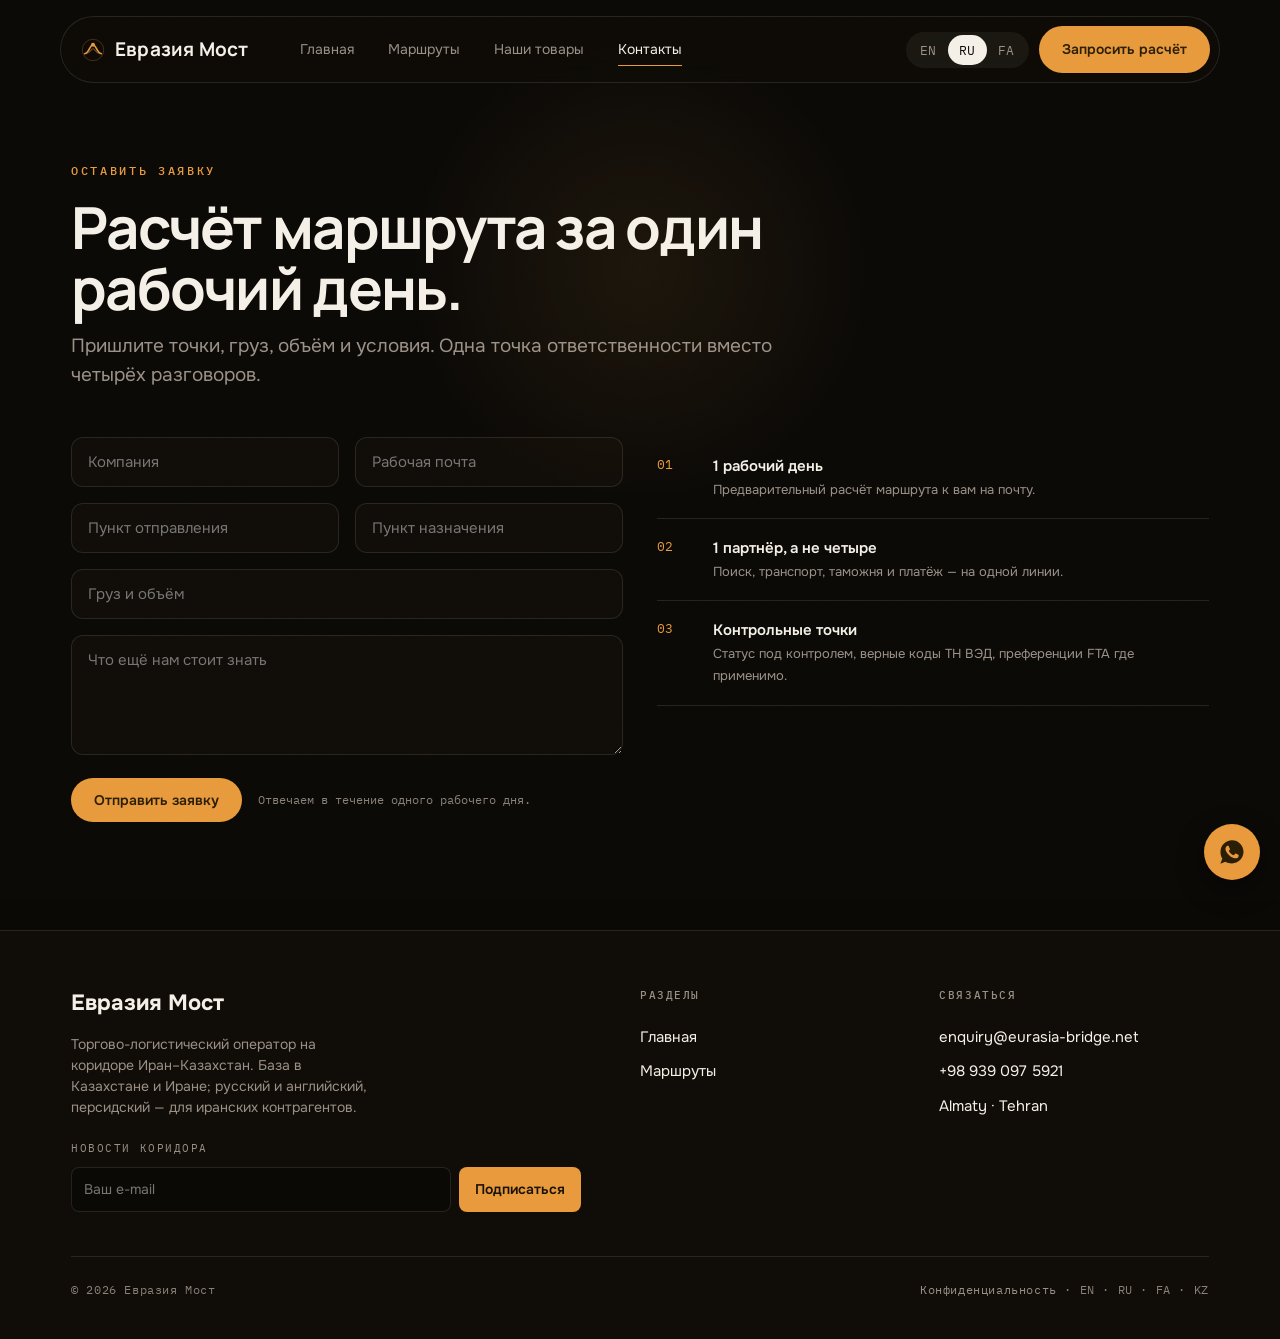
==== contact.html @ a3f91464 "Remove Aktau from footer locations line (kept on routes map as ferry port)" ====
<!doctype html>
<html lang="en" dir="ltr">
<head>
<meta charset="utf-8" />
<meta name="viewport" content="width=device-width, initial-scale=1" />
<title>Contact — Eurasia Bridge</title>
<meta name="description" content="Get an indicative route quote across the Iran–Kazakhstan corridor within one business day — sourcing, transport, customs, payment and barter under one partner.">
<meta property="og:type" content="website">
<meta property="og:title" content="Contact — Eurasia Bridge">
<meta property="og:description" content="Get an indicative route quote across the Iran–Kazakhstan corridor within one business day — sourcing, transport, customs, payment and barter under one partner.">
<meta property="og:locale" content="ru_RU">
<meta name="twitter:card" content="summary_large_image">
<meta property="og:url" content="https://eurasia-bridge.net/contact.html">
<link rel="canonical" href="https://eurasia-bridge.net/contact.html">
<meta property="og:image" content="https://eurasia-bridge.net/media/og-image.jpg">
<meta property="og:image:width" content="1200"><meta property="og:image:height" content="630">
<meta name="twitter:image" content="https://eurasia-bridge.net/media/og-image.jpg">
<link rel="icon" href="data:image/svg+xml,%3Csvg%20xmlns%3D%22http%3A%2F%2Fwww.w3.org%2F2000%2Fsvg%22%20viewBox%3D%220%200%2032%2032%22%3E%3Crect%20width%3D%2232%22%20height%3D%2232%22%20rx%3D%227%22%20fill%3D%22%230C0A08%22%2F%3E%3Cpath%20d%3D%22M5%2021%20C11%2021%2012%2010%2016%2010%20C20%2010%2021%2021%2027%2021%22%20stroke%3D%22%23E89A3C%22%20stroke-width%3D%222.4%22%20fill%3D%22none%22%20stroke-linecap%3D%22round%22%2F%3E%3Ccircle%20cx%3D%2216%22%20cy%3D%2210%22%20r%3D%222.6%22%20fill%3D%22%23E89A3C%22%2F%3E%3C%2Fsvg%3E">
<link rel="preconnect" href="https://fonts.googleapis.com">
<link rel="preconnect" href="https://fonts.gstatic.com" crossorigin>
<link href="https://fonts.googleapis.com/css2?family=Manrope:wght@500;600;700;800&family=Onest:wght@400;500;600;700;800&family=Vazirmatn:wght@400;600;800&family=IBM+Plex+Mono:wght@400;500&display=swap" rel="stylesheet">
<link rel="stylesheet" href="styles.css?v=13">
</head>
<body>
<div class="curtain"><span></span><span></span><span></span><span></span><span></span><span></span></div>
<div class="grain"></div>
<div class="cursor-glow"></div>

<nav class="nav"><div class="pill">
  <a class="brand" href="index.html" aria-label="Eurasia Bridge — home" style="text-decoration:none">
    <svg class="mark" viewBox="0 0 24 24" fill="none"><path d="M2 16 C7 16 8 8 12 8 C16 8 17 16 22 16" stroke="#E89A3C" stroke-width="2.2" stroke-linecap="round"/><circle cx="12" cy="8" r="2.2" fill="#E89A3C"/></svg>
    <span class="full" data-i18n="brand">Eurasia Bridge</span>
  </a>
  <div class="navlinks">
    <a href="index.html" data-i18n="nav_home">Home</a>
    <a href="routes.html" data-i18n="nav_routes">Routes</a>
    
    <a href="listings.html" data-i18n="nav_cargo">Cargo</a>
    <a href="contact.html" class="active" data-i18n="nav_contact">Contact</a>
  </div>
  <div class="nav-right">
    <div class="langsw" role="group" aria-label="Language">
      <button data-lang="en" class="on">EN</button><button data-lang="ru">RU</button><button data-lang="fa">FA</button>
    </div>
    <a class="btn btn-gold" href="contact.html" data-i18n="cta_quote">Get a route quote</a>
  </div>
</div></nav>

<section class="band" style="padding-top:clamp(130px,18vh,190px)"><div class="wrap">
  <div class="sec-head reveal">
    <div class="eyebrow" data-i18n="ct_eyebrow">Start an enquiry</div>
    <h2 data-i18n="ct_title">A route quote within one business day.</h2>
    <p data-i18n="ct_sub">Send the endpoints, cargo, volume, and terms. You get one point of accountability instead of four separate conversations.</p>
  </div>

  <div class="enq">
    <form class="enq-form reveal" onsubmit="return false;">
      <div class="hp" aria-hidden="true"><input type="text" id="c-website" name="website" tabindex="-1" autocomplete="off" placeholder="Leave empty"></div>
      <div><input type="text" id="c-company" placeholder="Company" data-ph="fld_company"></div>
      <div><input type="text" id="c-email" placeholder="Work email" data-ph="fld_email"></div>
      <div><input type="text" id="c-from" placeholder="Origin" data-ph="fld_from"></div>
      <div><input type="text" id="c-to" placeholder="Destination" data-ph="fld_to"></div>
      <div class="full"><input type="text" id="c-cargo" placeholder="Cargo & volume" data-ph="fld_cargo"></div>
      <div class="full"><textarea id="c-msg" placeholder="Anything else we should know" data-ph="fld_msg"></textarea></div>
      <div class="full" style="display:flex;align-items:center;gap:16px;flex-wrap:wrap">
        <button class="btn btn-gold" type="submit" data-i18n="ct_send">Send enquiry</button>
        <span class="disclaimer" data-i18n="ct_note" style="margin-top:0">We reply within one business day.</span>
      </div>
    </form>

    <div class="enq-side reveal d1">
      <div class="promise-row"><div class="n">01</div><div class="t"><b data-i18n="p1b">1 business day</b><span data-i18n="p1t">An indicative route quote back in your inbox.</span></div></div>
      <div class="promise-row"><div class="n">02</div><div class="t"><b data-i18n="p2b">1 partner, not four</b><span data-i18n="p2t">Sourcing, transport, customs and payment on one line.</span></div></div>
      <div class="promise-row"><div class="n">03</div><div class="t"><b data-i18n="p3b">Fixed checkpoints</b><span data-i18n="p3t">Status you can track, correct customs codes, FTA preference where it applies.</span></div></div>
    </div>
  </div>
</div></section>

<footer><div class="wrap">
  <div class="foot-grid">
    <div class="foot-brand"><span data-i18n="brand">Eurasia Bridge</span><p data-i18n="f_tag">A trading & logistics operator on the Iran–Kazakhstan corridor.</p><form class="foot-sub"><label data-i18n="sub_h">Corridor updates</label><div class="foot-sub-row"><input type="email" name="email" data-i18n-ph="sub_ph" placeholder="Your email" aria-label="Email" required><button type="submit" data-i18n="sub_btn">Subscribe</button></div><input type="text" class="hp" tabindex="-1" autocomplete="off" aria-hidden="true"><p class="foot-sub-note" hidden></p></form></div>
    <div class="foot-col"><h5 data-i18n="f_explore">Explore</h5><a href="index.html" data-i18n="nav_home">Home</a><a href="routes.html" data-i18n="nav_routes">Routes</a></div>
    <div class="foot-col"><h5 data-i18n="f_reach">Reach us</h5><a href="mailto:enquiry@eurasia-bridge.net">enquiry@eurasia-bridge.net</a><a href="https://wa.me/989390975921">+98 939 097 5921</a><a href="contact.html">Almaty · Tehran</a></div>
  </div>
  <div class="foot-bottom"><span data-i18n="f_rights">© 2026 Eurasia Bridge</span><span><a href="privacy.html" data-i18n="f_privacy">Privacy</a> · EN · RU · FA · KZ</span></div>
</div></footer>

<script src="app.js?v=30"></script>
<script>
  // translate placeholders
  (function(){
    function ph(){document.querySelectorAll("[data-ph]").forEach(el=>{const k=el.getAttribute("data-ph");if(T[LANG]&&T[LANG][k])el.placeholder=T[LANG][k];else if(T.en[k])el.placeholder=T.en[k];});}
    document.addEventListener("DOMContentLoaded",ph);
    document.addEventListener("click",e=>{if(e.target.closest(".langsw button"))setTimeout(ph,0);});
  })();
</script>
</body>
</html>
---- styles.css ----
/* ============ Eurasia Bridge — design system ============ */
:root{
  --black:#0B0906;
  --black-2:#100C07;
  --panel:#15100A;
  --panel-2:#1B140C;
  --gold:#E89A3C;
  --gold-2:#F4B061;
  --gold-deep:#B26A22;
  --paper:#F5F0E7;
  --grey:#9A9086;
  --grey-2:#8A8177;
  --hair:rgba(245,240,231,.11);
  --hair-2:rgba(245,240,231,.06);
  --glow:rgba(232,154,60,.16);
  --sans:'Onest',system-ui,sans-serif;
  --display:'Manrope',system-ui,sans-serif;
  --fa:'Vazirmatn',system-ui,sans-serif;
  --mono:'IBM Plex Mono',ui-monospace,monospace;
  --ease:cubic-bezier(.22,.61,.36,1);
  --ease-out:cubic-bezier(.16,1,.3,1);
  --maxw:1240px;
}
*{box-sizing:border-box}
html{scroll-behavior:smooth}
body{
  margin:0;background:var(--black);color:var(--paper);font-family:var(--sans);
  line-height:1.5;-webkit-font-smoothing:antialiased;overflow-x:hidden;
}
body.lang-fa{font-family:var(--fa)}
img,svg,canvas{display:block;max-width:100%}
a{color:inherit;text-decoration:none}
h1,h2,h3,h4{margin:0;font-family:var(--display);font-weight:700;letter-spacing:-.02em;line-height:1.04}
.hero-copy h1,.sec-head h2,.cta-band h2,.route-detail h3{font-family:var(--display)}
body.lang-fa h1,body.lang-fa h2,body.lang-fa h3,body.lang-fa h4{font-family:var(--fa);letter-spacing:0}
.brand .full{font-family:var(--display);font-weight:700;font-size:19px;letter-spacing:.01em}
body.lang-fa .brand .full{font-family:var(--fa)}
::selection{background:var(--gold);color:#241a06}

.wrap{max-width:var(--maxw);margin:0 auto;padding:0 clamp(20px,4vw,56px)}
.eyebrow{font-family:var(--mono);font-size:12px;letter-spacing:.22em;text-transform:uppercase;color:var(--gold);font-weight:500}
.muted{color:var(--grey)}
.gold{color:var(--gold)}

/* atmosphere */
.grain{position:fixed;inset:0;pointer-events:none;z-index:60;opacity:.045;mix-blend-mode:overlay;
  background-image:url("data:image/svg+xml,%3Csvg xmlns='http://www.w3.org/2000/svg' width='120' height='120'%3E%3Cfilter id='n'%3E%3CfeTurbulence type='fractalNoise' baseFrequency='.9' numOctaves='2'/%3E%3C/filter%3E%3Crect width='100%25' height='100%25' filter='url(%23n)'/%3E%3C/svg%3E")}
.cursor-glow{position:fixed;width:520px;height:520px;border-radius:50%;pointer-events:none;z-index:1;
  background:radial-gradient(circle, var(--glow), transparent 62%);transform:translate(-50%,-50%);
  left:50%;top:30%;transition:opacity .6s;opacity:.5;mix-blend-mode:screen}

/* ============ page transition curtain ============ */
.curtain{position:fixed;inset:0;z-index:80;display:grid;grid-template-columns:repeat(6,1fr);pointer-events:none}
.curtain span{background:var(--black);transform:scaleY(0);transform-origin:top}
.curtain.cover span{transform:scaleY(1);transform-origin:top;transition:transform .5s var(--ease-out)}
.curtain.reveal span{transform:scaleY(1);transform-origin:bottom;animation:curtainUp .7s var(--ease-out) forwards}
.curtain.cover span:nth-child(2),.curtain.reveal span:nth-child(2){transition-delay:.05s;animation-delay:.05s}
.curtain.cover span:nth-child(3),.curtain.reveal span:nth-child(3){transition-delay:.1s;animation-delay:.1s}
.curtain.cover span:nth-child(4),.curtain.reveal span:nth-child(4){transition-delay:.15s;animation-delay:.15s}
.curtain.cover span:nth-child(5),.curtain.reveal span:nth-child(5){transition-delay:.2s;animation-delay:.2s}
.curtain.cover span:nth-child(6),.curtain.reveal span:nth-child(6){transition-delay:.25s;animation-delay:.25s}
@keyframes curtainUp{from{transform:scaleY(1)}to{transform:scaleY(0)}}

/* ============ nav ============ */
.nav{position:fixed;top:16px;left:0;right:0;z-index:40;display:flex;justify-content:center;pointer-events:none}
.pill{pointer-events:auto;display:flex;align-items:center;gap:24px;
  background:rgba(16,12,7,.6);backdrop-filter:blur(16px) saturate(1.2);-webkit-backdrop-filter:blur(16px) saturate(1.2);
  border:1px solid var(--hair);border-radius:100px;padding:9px 9px 9px 20px;width:min(1160px,calc(100% - 28px));
  transition:transform .5s var(--ease),box-shadow .5s}
.nav.hidden .pill{transform:translateY(-140%)}
.brand{display:flex;align-items:center;gap:10px;font-weight:700;letter-spacing:-.02em;font-size:16px;white-space:nowrap}
.mark{width:24px;height:24px;flex:none}
.navlinks{display:flex;gap:6px;margin-inline-start:14px;font-size:14px}
.navlinks a{color:var(--grey);padding:8px 14px;border-radius:100px;transition:.25s;position:relative}
.navlinks a:hover{color:var(--paper)}
.navlinks a.active{color:var(--paper)}
.navlinks a.active::after{content:"";position:absolute;left:14px;right:14px;bottom:2px;height:1px;background:var(--gold)}
.nav-right{margin-inline-start:auto;display:flex;align-items:center;gap:10px}
.langsw{display:flex;background:rgba(245,240,231,.05);border-radius:100px;padding:3px;font-family:var(--mono);font-size:12px}
.langsw button{border:0;background:transparent;color:var(--grey);padding:6px 11px;border-radius:100px;cursor:pointer;font-family:var(--mono);letter-spacing:.04em;transition:.2s}
.langsw button.on{background:var(--paper);color:var(--black)}
.btn{border-radius:100px;padding:12px 22px;font-size:14px;font-weight:600;cursor:pointer;border:1px solid transparent;transition:.25s;white-space:nowrap;font-family:inherit;display:inline-flex;align-items:center;gap:8px}
.btn-gold{background:var(--gold);color:#2a1e05}
.btn-gold:hover{background:var(--gold-2);transform:translateY(-1px)}
.btn-ghost{background:transparent;border-color:var(--hair);color:var(--paper)}
.btn-ghost:hover{border-color:var(--paper);transform:translateY(-1px)}
.navtoggle{display:none;background:none;border:0;color:var(--paper);cursor:pointer;padding:8px}
@media(max-width:940px){
  .navlinks{display:none} .brand .full{display:none}
}

/* ============ generic section ============ */
.band{padding:clamp(76px,12vh,150px) 0;position:relative}
.sec-head{max-width:70ch}
.sec-head h2{font-size:clamp(30px,4.6vw,58px);margin:.3em 0 0;letter-spacing:-.03em}
.sec-head p{color:var(--grey);font-size:clamp(15px,1.6vw,19px);margin:.75em 0 0;max-width:58ch}
.reveal{opacity:0;transform:translateY(28px);transition:opacity .9s var(--ease-out),transform .9s var(--ease-out)}
.reveal.in{opacity:1;transform:none}
.reveal.d1{transition-delay:.08s}.reveal.d2{transition-delay:.16s}.reveal.d3{transition-delay:.24s}

/* ============ hero ============ */
.hero{position:relative;min-height:100vh;min-height:100svh;display:flex;align-items:center;overflow:hidden}
.hero-bg{position:absolute;inset:0;z-index:0;
  background:radial-gradient(120% 90% at 76% 12%, rgba(232,154,60,.14), transparent 55%),
            radial-gradient(120% 90% at 10% 120%, rgba(185,138,52,.22), transparent 55%),
            linear-gradient(180deg,#0B0906,#120d08 55%,#0B0906)}
.hero-grid{display:grid;grid-template-columns:1.05fr .95fr;align-items:center;gap:30px;width:100%;position:relative;z-index:2;padding-top:120px;padding-bottom:60px}
.hero-copy h1{font-size:clamp(40px,6.4vw,86px);max-width:15ch;letter-spacing:-.035em}
.hero-copy .line{display:block;overflow:hidden}
.hero-copy .line>span{display:block;transform:translateY(115%);opacity:0}
.hero-ready .hero-copy .line>span{animation:rise 1s var(--ease-out) forwards}
.hero-ready .hero-copy .line:nth-child(2)>span{animation-delay:.1s}
.hero-ready .hero-copy .line:nth-child(3)>span{animation-delay:.2s}
@keyframes rise{to{transform:translateY(0);opacity:1}}
.hero-copy .eyebrow{margin-bottom:22px;opacity:0}
.hero-copy .sub{margin-top:26px;max-width:46ch;font-size:clamp(15px,1.5vw,18px);color:#e6dfd2;opacity:0}
.hero-copy .cta-row{margin-top:32px;display:flex;gap:14px;flex-wrap:wrap;opacity:0}
.hero-ready .hero-copy .eyebrow{animation:fade 1s var(--ease-out) .35s forwards}
.hero-ready .hero-copy .sub{animation:fade 1s var(--ease-out) .6s forwards}
.hero-ready .hero-copy .cta-row{animation:fade 1s var(--ease-out) .78s forwards}
@keyframes fade{to{opacity:1}}
.hero-globe{position:relative;aspect-ratio:1;width:100%;max-width:640px;margin-inline:auto}
.globe-stage{position:relative;width:100%;height:100%}
.globe-stage::before{content:"";position:absolute;inset:6%;border-radius:50%;
  background:radial-gradient(circle at 60% 35%, rgba(232,154,60,.20), transparent 60%);filter:blur(24px)}
.globe-stage canvas{position:relative;width:100%;height:100%}
.hero-stats{position:absolute;bottom:36px;inset-inline-start:0;display:flex;gap:34px;z-index:2;opacity:0}
.hero-ready .hero-stats{animation:fade 1s var(--ease-out) 1s forwards}
.hero-stats .st .n{font-size:26px;font-weight:700;color:var(--gold)}
.hero-stats .st .l{font-family:var(--mono);font-size:11px;letter-spacing:.1em;text-transform:uppercase;color:var(--grey)}
.scrollcue{position:absolute;bottom:26px;inset-inline-end:clamp(20px,4vw,56px);z-index:2;font-family:var(--mono);
  font-size:11px;letter-spacing:.2em;color:var(--grey);text-transform:uppercase;display:flex;align-items:center;gap:10px;opacity:0}
.hero-ready .scrollcue{animation:fade 1s 1.1s forwards}
.scrollcue .l{width:40px;height:1px;background:var(--grey-2);position:relative;overflow:hidden}
.scrollcue .l::after{content:"";position:absolute;inset:0;background:var(--gold);transform:translateX(-100%);animation:sweep 2.4s var(--ease) infinite}
@keyframes sweep{to{transform:translateX(100%)}}
@media(max-width:900px){
  .hero-grid{grid-template-columns:1fr;padding-top:130px;gap:12px}
  .hero-globe{max-width:420px;order:-1}
  .hero-stats{position:static;margin-top:34px;opacity:1;animation:none}
}

/* ============ scroll-reveal globe hero ============ */
.hero-scroll{position:relative;height:210vh}
.hero-sticky{position:sticky;top:0;height:100vh;height:100svh;overflow:hidden;background:radial-gradient(120% 100% at 50% 38%,#12100b,#0B0906)}
.hero-sticky .hero-globe{position:absolute;inset:0;max-width:none;width:100%;margin:0;aspect-ratio:auto}
.hero-sticky .globe-stage{position:absolute;inset:0;width:100%;height:100%}
.hero-sticky .globe-stage::before{display:none}
.hero-scrim{position:absolute;inset:0;z-index:1;pointer-events:none;
  background:radial-gradient(120% 80% at 50% 42%,transparent 32%,rgba(11,9,6,.5) 80%),
            linear-gradient(180deg,rgba(11,9,6,.4),transparent 22%,transparent 50%,rgba(11,9,6,.96))}
.hero-overlay{position:absolute;inset:0;z-index:2;display:flex;align-items:flex-end;padding:0 0 12vh;will-change:opacity,transform}
.js .hero-overlay{opacity:0}
.hero-overlay h1{font-family:var(--display);font-weight:700;font-size:clamp(40px,7vw,92px);letter-spacing:-.03em;line-height:1.02;max-width:15ch}
.hero-overlay h1 .gold,.hero-overlay h1 .i{font-style:italic;font-weight:600;color:var(--gold)}
.hero-overlay .sub{margin-top:24px;max-width:46ch;font-size:clamp(15px,1.6vw,19px);color:#e8e1d5}
.hero-overlay .cta-row{margin-top:30px;display:flex;gap:14px;flex-wrap:wrap}
.hero-overlay .eyebrow{margin-bottom:20px}
.hero-scroll .scrollcue{position:absolute;bottom:24px;left:50%;transform:translateX(-50%);z-index:3;
  display:flex;flex-direction:column;align-items:center;gap:10px;font-family:var(--mono);font-size:11px;letter-spacing:.24em;text-transform:uppercase;color:var(--grey)}
.hero-scroll .scrollcue .l{width:1px;height:46px;background:linear-gradient(var(--grey-2),transparent);position:relative;overflow:hidden}
.hero-scroll .scrollcue .l::after{content:"";position:absolute;inset:0;background:var(--gold);transform:translateY(-100%);animation:scrolldot 1.9s var(--ease) infinite}
@keyframes scrolldot{to{transform:translateY(120%)}}
@media(max-width:760px){ .hero-scroll{height:190vh} .hero-overlay{padding-bottom:16vh} }

/* ============ marquee ============ */
.strip{border-top:1px solid var(--hair);border-bottom:1px solid var(--hair);padding:20px 0;overflow:hidden;background:var(--black-2)}
.strip .row{display:flex;gap:52px;white-space:nowrap;font-family:var(--mono);font-size:13px;color:var(--grey-2);letter-spacing:.08em;width:max-content;animation:marq 34s linear infinite}
.strip .row span{color:var(--paper)}
@keyframes marq{to{transform:translateX(-50%)}}

/* ============ cards / directions ============ */
.grid-2{display:grid;grid-template-columns:1fr 1fr;gap:20px}
.grid-3{display:grid;grid-template-columns:repeat(3,1fr);gap:20px}
.card{border:1px solid var(--hair);border-radius:22px;padding:32px;background:linear-gradient(180deg,rgba(245,240,231,.035),transparent);position:relative;overflow:hidden;transition:border-color .3s,transform .3s}
.card::before{content:"";position:absolute;top:0;left:0;right:0;height:1px;background:linear-gradient(90deg,transparent,var(--gold),transparent);opacity:.35}
.card:hover{border-color:rgba(232,154,60,.4);transform:translateY(-3px)}
.card .arrow{font-family:var(--mono);font-size:13px;letter-spacing:.12em;color:var(--gold)}
.card h3{font-size:24px;margin:14px 0 10px}
.card p{color:var(--grey);font-size:15px;margin:0 0 20px}
.chips{display:flex;flex-wrap:wrap;gap:8px}
.chips span{font-family:var(--mono);font-size:12px;color:var(--paper);border:1px solid var(--hair);border-radius:100px;padding:6px 12px}
.barter{margin-top:18px;font-size:13px;color:var(--gold);font-family:var(--mono)}
@media(max-width:820px){.grid-2,.grid-3{grid-template-columns:1fr}}

/* ============ routes explorer ============ */
.explorer{display:grid;grid-template-columns:1fr 1fr;gap:34px;align-items:center;margin-top:48px}
.explorer .globe-stage{aspect-ratio:1;max-width:560px;margin-inline:auto;width:100%}
.route-tabs{display:flex;gap:8px;flex-wrap:wrap;margin-bottom:24px}
.route-tabs button{font-family:var(--mono);font-size:12.5px;letter-spacing:.03em;color:var(--grey);background:rgba(245,240,231,.05);border:1px solid var(--hair);border-radius:100px;padding:10px 16px;cursor:pointer;transition:.25s}
.route-tabs button.on{color:#2a1e05;background:var(--gold);border-color:var(--gold)}
.route-detail .rmode{font-family:var(--mono);font-size:12px;color:var(--gold);letter-spacing:.1em;text-transform:uppercase}
.route-detail h3{font-size:clamp(24px,3vw,34px);margin:8px 0 0}
.route-detail .rdesc{color:var(--grey);font-size:16px;margin:16px 0 26px;max-width:46ch}
.rmeta{display:grid;grid-template-columns:1fr 1fr;gap:1px;background:var(--hair);border:1px solid var(--hair);border-radius:16px;overflow:hidden}
.rmeta div{background:var(--black-2);padding:18px 20px}
.rmeta .k{font-family:var(--mono);font-size:11px;color:var(--grey);letter-spacing:.1em;text-transform:uppercase}
.rmeta .v{font-size:19px;margin-top:8px;font-weight:600}
.rmeta .v.g{color:var(--gold)}
@media(max-width:880px){.explorer{grid-template-columns:1fr}.explorer .globe-stage,.explorer .routemap-stage{order:-1;max-width:420px}}
/* static routes map (replaces the explorer globe) */
.routemap-stage{max-width:560px;margin-inline:auto;width:100%}
.routemap{width:100%;height:auto;display:block}
.routemap .coast{fill:none;stroke:rgba(154,176,184,.26);stroke-width:1;stroke-linejoin:round;stroke-linecap:round}
.routemap .region{fill:rgba(143,178,190,.20);font-family:var(--mono);font-size:11px;font-weight:600;letter-spacing:.12em}
.routemap .pin{fill:#F5F0E7}
.routemap .pin-core{fill:#0C0A08}
.routemap .lbl{fill:rgba(245,240,231,.9);font-family:var(--mono);font-size:11px;font-weight:600;letter-spacing:.05em}
.routemap .route{fill:none;stroke-linecap:round;stroke-linejoin:round;opacity:.22;transition:opacity .35s}
.routemap .route-rail{stroke:#E89A3C;stroke-width:3}
.routemap .route-ferry{stroke:#8FD3C8;stroke-width:2.4;stroke-dasharray:2 7}
.routemap .route-road{stroke:#F5F0E7;stroke-width:2.4;stroke-dasharray:2 7}
.routemap[data-active="rail"] .route-rail{opacity:1;filter:drop-shadow(0 0 5px rgba(232,154,60,.5))}
.routemap[data-active="ferry"] .route-ferry{opacity:1;filter:drop-shadow(0 0 5px rgba(143,211,200,.5))}
.routemap[data-active="road"] .route-road{opacity:1;filter:drop-shadow(0 0 5px rgba(245,240,231,.4))}
.rm-legend .route{opacity:.5}
.routemap .leg-lbl{font-family:var(--mono);font-size:11px;letter-spacing:.08em;fill:var(--grey)}
.routemap[data-active="rail"] .leg-rail,.routemap[data-active="ferry"] .leg-ferry,.routemap[data-active="road"] .leg-road{fill:var(--paper)}

/* ============ services ============ */
.svc{border-top:1px solid var(--hair)}
.svc-row{display:grid;grid-template-columns:88px 1fr auto;gap:24px;align-items:baseline;padding:28px 6px;border-bottom:1px solid var(--hair);transition:padding-inline .35s var(--ease),background .35s}
.svc-row:hover{background:linear-gradient(90deg,rgba(232,154,60,.06),transparent);padding-inline-start:16px}
.svc-row .no{font-family:var(--mono);color:var(--gold);font-size:15px}
.svc-row .nm{font-size:clamp(20px,2.5vw,31px);font-weight:600;letter-spacing:-.02em}
.svc-row .ds{color:var(--grey);font-size:14px;max-width:38ch;text-align:end}
@media(max-width:720px){.svc-row{grid-template-columns:52px 1fr}.svc-row .ds{display:none}}

/* ============ calculator ============ */
.calc{display:grid;grid-template-columns:1fr 1fr;gap:28px;margin-top:48px;align-items:start}
.calc-form{border:1px solid var(--hair);border-radius:24px;padding:32px;background:linear-gradient(180deg,rgba(245,240,231,.03),transparent)}
.field{margin-bottom:22px}
.field>label{display:block;font-family:var(--mono);font-size:11px;letter-spacing:.12em;text-transform:uppercase;color:var(--grey);margin-bottom:10px}
.seg{display:flex;gap:8px;flex-wrap:wrap}
.seg button{flex:1;min-width:120px;font-family:inherit;font-size:14px;color:var(--paper);background:rgba(245,240,231,.04);border:1px solid var(--hair);border-radius:12px;padding:13px;cursor:pointer;transition:.2s}
.seg button.on{border-color:var(--gold);background:rgba(232,154,60,.12);color:var(--gold-2)}
select,.calc input[type=text]{width:100%;font-family:inherit;font-size:15px;color:var(--paper);background:var(--black-2);border:1px solid var(--hair);border-radius:12px;padding:14px 16px;appearance:none}
select:focus{outline:none;border-color:var(--gold)}
.rangewrap{display:flex;align-items:center;gap:16px}
input[type=range]{flex:1;accent-color:var(--gold);height:4px}
.rangeval{font-family:var(--mono);font-size:16px;color:var(--gold);min-width:96px;text-align:end}
.calc-out{border:1px solid var(--hair);border-radius:24px;padding:34px;background:radial-gradient(120% 120% at 20% 0%,rgba(232,154,60,.12),transparent 55%),var(--panel);position:relative;overflow:hidden}
.calc-out .rec-label{font-family:var(--mono);font-size:11px;letter-spacing:.14em;text-transform:uppercase;color:var(--grey)}
.calc-out .rec-route{font-size:clamp(26px,3.4vw,38px);font-weight:700;margin:8px 0 4px;letter-spacing:-.02em}
.calc-out .rec-mode{font-family:var(--mono);font-size:12px;color:var(--gold);letter-spacing:.08em}
.bignum{font-size:clamp(50px,8vw,84px);font-weight:800;letter-spacing:-.04em;line-height:1;margin:26px 0 4px;color:var(--paper)}
.bignum small{font-size:20px;color:var(--grey);font-weight:500;letter-spacing:0}
.out-meta{display:flex;flex-direction:column;gap:14px;margin-top:26px;border-top:1px solid var(--hair);padding-top:22px}
.out-row{display:flex;justify-content:space-between;gap:16px;font-size:14px}
.out-row .k{color:var(--grey);font-family:var(--mono);font-size:12px;letter-spacing:.06em;text-transform:uppercase}
.out-row .v{text-align:end}
.out-row .v.barter{color:var(--gold)}
.calc-out .btn{margin-top:26px;width:100%;justify-content:center}
.disclaimer{font-size:12px;color:var(--grey-2);margin-top:16px;font-family:var(--mono)}
@media(max-width:880px){.calc{grid-template-columns:1fr}}

/* ============ enquiry / contact ============ */
.enq{display:grid;grid-template-columns:1fr 1fr;gap:34px;margin-top:48px;align-items:start}
.enq-form{display:grid;grid-template-columns:1fr 1fr;gap:16px}
.enq-form .full{grid-column:1/-1}
.enq-form input,.enq-form textarea{width:100%;font-family:inherit;font-size:15px;color:var(--paper);background:var(--black-2);border:1px solid var(--hair);border-radius:12px;padding:14px 16px}
.enq-form input:focus,.enq-form textarea:focus{outline:none;border-color:var(--gold)}
.enq-form textarea{min-height:120px;resize:vertical}
.enq-side .promise-row{display:flex;gap:14px;padding:18px 0;border-bottom:1px solid var(--hair)}
.enq-side .promise-row .n{font-family:var(--mono);color:var(--gold);font-size:13px;min-width:42px}
.enq-side .promise-row .t{font-size:15px}
.enq-side .promise-row .t b{display:block;font-weight:600}
.enq-side .promise-row .t span{color:var(--grey);font-size:13px}
@media(max-width:880px){.enq{grid-template-columns:1fr}}

/* ============ CTA band ============ */
.cta-band{position:relative;border-radius:28px;overflow:hidden;background:radial-gradient(120% 150% at 12% 8%,rgba(232,154,60,.2),transparent 55%),var(--panel);border:1px solid var(--hair);padding:clamp(42px,7vw,90px)}
.cta-band>*{position:relative;z-index:2}
.cta-band video{position:absolute;inset:0;width:100%;height:100%;object-fit:cover;z-index:0;opacity:.30;filter:saturate(.85)}
.cta-band .veil{position:absolute;inset:0;z-index:1;background:linear-gradient(115deg,rgba(18,14,9,.86),rgba(18,14,9,.45))}
.cta-band h2{font-size:clamp(32px,5.2vw,66px);max-width:15ch;letter-spacing:-.03em}
.cta-band p{color:var(--grey);margin:18px 0 30px;max-width:46ch;font-size:17px}

/* ============ footer ============ */
footer{border-top:1px solid var(--hair);padding:56px 0 40px;background:var(--black-2)}
.foot-grid{display:grid;grid-template-columns:2fr 1fr 1fr;gap:30px}
.foot-brand{font-size:22px;font-weight:700}
.foot-brand p{color:var(--grey);font-size:14px;max-width:34ch;margin:14px 0 0;font-weight:400;letter-spacing:0}
.foot-col h5{font-family:var(--mono);font-size:11px;letter-spacing:.14em;text-transform:uppercase;color:var(--grey);margin:0 0 16px;font-weight:500}
.foot-col a{display:block;color:var(--paper);font-size:15px;padding:6px 0;transition:color .2s}
.foot-col a:hover{color:var(--gold)}
.foot-bottom{display:flex;justify-content:space-between;gap:16px;flex-wrap:wrap;margin-top:44px;padding-top:24px;border-top:1px solid var(--hair);font-family:var(--mono);font-size:12px;color:var(--grey-2);letter-spacing:.05em}
.foot-sub{margin-top:22px;max-width:34ch;font-weight:400}
.foot-sub label{display:block;font-family:var(--mono);font-size:11px;letter-spacing:.14em;text-transform:uppercase;color:var(--grey);margin:0 0 10px}
.foot-sub-row{display:flex;gap:8px}
.foot-sub input[type=email]{flex:1;min-width:0;background:var(--black);border:1px solid var(--hair);border-radius:8px;padding:11px 12px;color:var(--paper);font:inherit;font-size:14px}
.foot-sub input[type=email]:focus{outline:none;border-color:var(--gold)}
.foot-sub button{background:var(--gold);color:#1a1206;border:none;border-radius:8px;padding:11px 16px;font:inherit;font-size:14px;font-weight:600;cursor:pointer;white-space:nowrap;transition:filter .2s}
.foot-sub button:hover{filter:brightness(1.08)}
.foot-sub .hp{position:absolute!important;left:-9999px;width:1px;height:1px;opacity:0}
.foot-sub-note{margin:8px 0 0;font-size:13px;color:var(--grey)}
.foot-sub-note.bad{color:#d67a52}
.foot-sub-ok{margin:22px 0 0;font-size:14px;color:var(--gold);max-width:34ch}
[dir=rtl] .foot-sub label{letter-spacing:0}
@media(max-width:760px){.foot-grid{grid-template-columns:1fr 1fr}.foot-brand{grid-column:1/-1}}

/* RTL niceties */
[dir="rtl"] .svc-row .ds{text-align:start}
[dir="rtl"] .out-row .v,[dir="rtl"] .rangeval{text-align:start}
[dir="rtl"] .scrollcue .l{transform:scaleX(-1)}

/* ============ display accents ============ */
.hero-copy h1 .gold, .sec-head h2 .i, .cta-band h2 .i{font-style:normal;font-weight:800}

/* ============ animated section backgrounds ============ */
.sec-anim{position:relative;isolation:isolate}
.sec-anim>.wrap,.sec-anim>.videoband{position:relative;z-index:2}
.bg{position:absolute;inset:0;z-index:0;overflow:hidden;pointer-events:none}
.bg-aurora::before,.bg-aurora::after{content:"";position:absolute;width:60vw;height:60vw;border-radius:50%;filter:blur(90px);opacity:.5}
.bg-aurora::before{background:radial-gradient(circle,rgba(232,154,60,.18),transparent 65%);top:-20%;left:-10%;animation:drift1 22s var(--ease) infinite alternate}
.bg-aurora::after{background:radial-gradient(circle,rgba(143,211,200,.12),transparent 65%);bottom:-25%;right:-10%;animation:drift2 26s var(--ease) infinite alternate}
@keyframes drift1{to{transform:translate(18vw,10vh) scale(1.15)}}
@keyframes drift2{to{transform:translate(-14vw,-8vh) scale(1.1)}}
.bg-lines{opacity:.5}
.bg-lines svg{position:absolute;width:140%;height:140%;top:-20%;left:-20%}
.bg-lines path{fill:none;stroke:rgba(232,154,60,.14);stroke-width:1;stroke-dasharray:6 10;animation:flow 28s linear infinite}
@keyframes flow{to{stroke-dashoffset:-320}}
.bg-grid{background-image:linear-gradient(rgba(245,240,231,.04) 1px,transparent 1px),linear-gradient(90deg,rgba(245,240,231,.04) 1px,transparent 1px);background-size:64px 64px;animation:gridpan 40s linear infinite;mask-image:radial-gradient(120% 90% at 50% 30%,#000,transparent 75%)}
@keyframes gridpan{to{background-position:64px 64px}}

/* ============ video band ============ */
.videoband{position:relative;min-height:min(78vh,640px);display:flex;align-items:flex-end;overflow:hidden;border-radius:26px}
.videoband video{position:absolute;inset:0;width:100%;height:100%;object-fit:cover;z-index:0;filter:saturate(.85) contrast(1.02)}
.videoband .veil{position:absolute;inset:0;z-index:1;background:linear-gradient(180deg,rgba(11,9,6,.34),rgba(11,9,6,.12) 42%,rgba(11,9,6,.82)),radial-gradient(80% 60% at 20% 100%,rgba(232,154,60,.14),transparent 60%)}
.videoband video{filter:saturate(.9) contrast(1.02) brightness(1.05)}
.videoband .vb-inner{position:relative;z-index:2;padding:clamp(30px,5vw,64px);max-width:60ch}
.videoband .eyebrow{color:var(--gold)}
.videoband h2{font-size:clamp(28px,4.4vw,52px);margin-top:14px}
.videoband p{color:#e6dfd2;margin-top:14px;font-size:17px;max-width:44ch}
.vb-stats{display:flex;gap:34px;margin-top:26px;flex-wrap:wrap}
.vb-stats .n{font-family:var(--display);font-size:30px;color:var(--gold)}
.vb-stats .l{font-family:var(--mono);font-size:11px;letter-spacing:.1em;text-transform:uppercase;color:var(--grey)}

/* ============ multi-step wizard ============ */
.wizard{max-width:760px;margin:44px auto 0;border:1px solid var(--hair);border-radius:24px;background:linear-gradient(180deg,rgba(245,240,231,.03),transparent);padding:clamp(24px,3vw,40px);position:relative;overflow:hidden}
.wz-prog{display:flex;gap:8px;margin-bottom:30px}
.wz-prog .seg{flex:1;height:4px;border-radius:4px;background:rgba(245,240,231,.1);overflow:hidden}
.wz-prog .seg i{display:block;height:100%;width:0;background:var(--gold);transition:width .5s var(--ease)}
.wz-prog .seg.done i{width:100%} .wz-prog .seg.cur i{width:60%}
.wz-count{font-family:var(--mono);font-size:12px;color:var(--grey);letter-spacing:.1em;text-transform:uppercase;margin-bottom:8px}
.wz-q{font-family:var(--display);font-size:clamp(22px,3vw,32px);margin-bottom:24px}
.wz-panel{display:none} .wz-panel.on{display:block;animation:wzIn .5s var(--ease)}
@keyframes wzIn{from{opacity:0;transform:translateX(14px)}to{opacity:1;transform:none}}
.opt-grid{display:grid;grid-template-columns:1fr 1fr;gap:12px}
.opt{display:flex;flex-direction:column;gap:4px;text-align:start;font-family:inherit;color:var(--paper);background:rgba(245,240,231,.04);border:1px solid var(--hair);border-radius:14px;padding:18px;cursor:pointer;transition:.2s}
.opt:hover{border-color:rgba(232,154,60,.5)} .opt.on{border-color:var(--gold);background:rgba(232,154,60,.12)}
.opt b{font-size:16px;font-weight:600} .opt span{font-size:12.5px;color:var(--grey);font-family:var(--mono)}
.opt.on b{color:var(--gold-2)}
.wz-nav{display:flex;justify-content:space-between;gap:12px;margin-top:30px}
.wz-nav .btn[disabled]{opacity:.35;pointer-events:none}
@media(max-width:600px){.opt-grid{grid-template-columns:1fr}}

/* wizard result + timeline */
.wz-result{display:none}
.wz-result.on{display:block;animation:wzIn .5s var(--ease)}
.res-head{display:flex;justify-content:space-between;align-items:flex-start;gap:20px;flex-wrap:wrap}
.res-route .rec-label{font-family:var(--mono);font-size:11px;letter-spacing:.14em;text-transform:uppercase;color:var(--grey)}
.res-route .rec-route{font-family:var(--display);font-size:clamp(24px,3.2vw,34px);margin:6px 0 2px}
.res-route .rec-mode{font-family:var(--mono);font-size:12px;color:var(--gold)}
.res-total{text-align:end}
.res-total .bignum{font-family:var(--sans);font-size:clamp(44px,7vw,72px);font-weight:800;letter-spacing:-.03em;line-height:1;color:var(--paper)}
.res-total .bignum small{font-size:18px;color:var(--grey);font-weight:500}
.res-total .rng{font-family:var(--mono);font-size:12px;color:var(--grey)}
.timeline{margin-top:30px;border-top:1px solid var(--hair);padding-top:24px;display:flex;flex-direction:column;gap:12px}
.tl-row{display:grid;grid-template-columns:190px 1fr 78px;gap:16px;align-items:center}
.tl-row .ph{font-size:14px}
.tl-row .ph small{display:block;color:var(--grey);font-family:var(--mono);font-size:11px}
.tl-bar{height:10px;border-radius:6px;background:rgba(245,240,231,.06);position:relative;overflow:hidden}
.tl-bar i{position:absolute;top:0;bottom:0;border-radius:6px;background:linear-gradient(90deg,var(--gold-deep),var(--gold));width:0;transition:width .8s var(--ease)}
.tl-row.in .tl-bar i{width:var(--w)}
.tl-row .d{font-family:var(--mono);font-size:13px;color:var(--gold);text-align:end}
.wz-result .foot-row{display:flex;justify-content:space-between;gap:16px;flex-wrap:wrap;align-items:center;margin-top:28px;border-top:1px solid var(--hair);padding-top:22px}
.barter-flag{font-family:var(--mono);font-size:13px;color:var(--gold)}
@media(max-width:640px){.tl-row{grid-template-columns:120px 1fr 60px;gap:10px}.tl-row .ph small{display:none}}
.wz-field{margin-bottom:24px}
.wz-field label{display:block;font-family:var(--mono);font-size:12px;letter-spacing:.08em;text-transform:uppercase;color:var(--grey);margin-bottom:12px}
.wz-field input[type=range]{width:100%;accent-color:var(--gold);cursor:pointer}
.wz-field output{display:inline-block;margin-top:10px;font-family:var(--sans);font-size:22px;font-weight:700;color:var(--gold-2)}
.wz-field select{width:100%;background:var(--black);border:1px solid var(--hair);border-radius:12px;color:var(--paper);font-family:var(--sans);font-size:15px;padding:12px 14px}
.wz-field select:focus{outline:none;border-color:var(--gold)}

/* ============ Direction B: video hero ============ */
.vhero{position:relative;min-height:100vh;min-height:100svh;display:flex;flex-direction:column;justify-content:flex-end;overflow:hidden}
.vhero>video{position:absolute;inset:0;width:100%;height:100%;object-fit:cover;z-index:0;filter:saturate(.92) contrast(1.03)}
.vhero-veil{position:absolute;inset:0;z-index:1;background:linear-gradient(180deg,rgba(11,9,6,.72),rgba(11,9,6,.3) 30%,rgba(11,9,6,.42) 55%,rgba(11,9,6,.97)),radial-gradient(70% 60% at 12% 100%,rgba(232,154,60,.13),transparent 60%)}
.vhero-inner{position:relative;z-index:2;padding-top:120px;padding-bottom:34px;width:100%}
.vhero .eyebrow{margin-bottom:18px}
.vhero-h1{font-family:var(--display);font-weight:800;letter-spacing:-.025em;line-height:.98;font-size:clamp(42px,7.4vw,104px);max-width:16ch}
.vhero-h1 .gold{color:var(--gold)}
.vhero .sub{margin-top:22px;max-width:52ch;font-size:clamp(15px,1.6vw,19px);color:#e7e0d4;line-height:1.5}
.vhero .cta-row{margin-top:28px;display:flex;gap:14px;flex-wrap:wrap}
.vhero-stats{display:grid;grid-template-columns:repeat(4,1fr);gap:20px;border-top:1px solid var(--hair);margin-top:42px;padding-top:24px}
.vstat .n{font-family:var(--display);font-weight:800;font-size:clamp(30px,3.6vw,48px);line-height:1;letter-spacing:-.02em}
.vstat .l{font-family:var(--mono);font-size:11.5px;color:var(--grey);margin-top:8px;text-transform:uppercase;letter-spacing:.06em;max-width:24ch}
@media(max-width:820px){ .vhero-stats{grid-template-columns:1fr 1fr;gap:20px} }

/* ============ the network section ============ */
.network .globe-stage{position:relative;height:min(62vh,560px);max-width:940px;width:100%;margin:38px auto 0}
/* corridor map (static SVG, replaces the globe) */
.corridor-map-wrap{max-width:960px;margin:40px auto 0}
.corridor-map{width:100%;height:auto;display:block}
.corridor-map .coast{fill:none;stroke:rgba(154,176,184,.26);stroke-width:1;stroke-linejoin:round;stroke-linecap:round}
.corridor-map .region{fill:rgba(143,178,190,.20);font-family:'IBM Plex Mono',monospace;font-size:13px;font-weight:600;letter-spacing:.12em}
.corridor-map .lane{fill:none;stroke:#E89A3C;stroke-width:1.1;opacity:.3;stroke-linecap:round}
.corridor-map .pin{fill:#F2B45E;filter:drop-shadow(0 0 3px rgba(232,154,60,.65))}
.corridor-map .pin-core{fill:#fff}
.corridor-map .lbl{fill:rgba(245,240,231,.92);font-family:'IBM Plex Mono',monospace;font-size:12.5px;font-weight:600;letter-spacing:.06em}
.corridor-map .orig-ring{fill:none;stroke:#F5F0E7;stroke-width:1.6}
.corridor-map .orig-core{fill:#F5F0E7}
.corridor-map .orig-lbl{fill:#F5F0E7}
@media(max-width:640px){.corridor-map .lbl,.corridor-map .region{font-size:15px}}

/* ============ cargo listings ============ */
.lst-bar{display:flex;justify-content:space-between;align-items:center;gap:16px;margin-top:40px;flex-wrap:wrap}
.lst-filters{display:flex;gap:8px;flex-wrap:wrap}
.lst-filters button{font-family:var(--mono);font-size:12.5px;letter-spacing:.03em;color:var(--grey);background:rgba(245,240,231,.05);border:1px solid var(--hair);border-radius:100px;padding:9px 16px;cursor:pointer;transition:.2s}
.lst-filters button.on{color:#2a1e05;background:var(--gold);border-color:var(--gold)}
.lst-count-wrap{font-family:var(--mono);font-size:12px;color:var(--grey);letter-spacing:.06em;text-transform:uppercase}
.lgrid{display:grid;grid-template-columns:repeat(auto-fill,minmax(280px,1fr));gap:16px;margin-top:22px}
.lcard{display:flex;flex-direction:column;gap:12px;border:1px solid var(--hair);border-radius:18px;padding:22px;background:linear-gradient(180deg,rgba(245,240,231,.035),transparent);text-decoration:none;color:var(--paper);transition:border-color .25s,transform .25s;position:relative;overflow:hidden}
.lcard::before{content:"";position:absolute;top:0;left:0;right:0;height:1px;background:linear-gradient(90deg,transparent,var(--gold),transparent);opacity:.3}
.lcard:hover{border-color:rgba(232,154,60,.5);transform:translateY(-3px)}
.lc-top{display:flex;justify-content:space-between;align-items:center;gap:10px}
.lc-dir{font-family:var(--mono);font-size:11px;letter-spacing:.1em;text-transform:uppercase;color:var(--gold)}
.lc-barter{font-family:var(--mono);font-size:11px;color:var(--gold-2)}
.lc-name{font-family:var(--display);font-weight:700;font-size:19px;letter-spacing:-.01em;line-height:1.2}
.lc-meta{display:flex;flex-direction:column;gap:5px;font-family:var(--mono);font-size:12px;color:var(--grey);margin-top:auto}
.lc-meta b{color:#c9bfb0;font-weight:500}
.lc-cta{font-size:13px;font-weight:600;color:var(--gold-2);margin-top:4px}
.lst-note{font-family:var(--mono);font-size:12px;color:var(--grey-2);margin-top:26px;text-align:center}
body.lang-fa .lc-name{font-family:var(--fa)}
/* cargo card: photo + description + pending badge */
.lc-img{margin:-22px -22px 2px;aspect-ratio:16/10;overflow:hidden;background:var(--black-2);position:relative}
.lc-img img{width:100%;height:100%;object-fit:cover;display:block;transition:transform .4s}
.lcard:hover .lc-img img{transform:scale(1.04)}
.lc-imgn{position:absolute;right:8px;bottom:8px;background:rgba(12,10,8,.78);color:var(--paper);font-family:var(--mono);font-size:11px;padding:2px 7px;border-radius:100px}
.lc-body{display:flex;flex-direction:column;gap:12px;flex:1}
.lc-badges{display:flex;align-items:center;gap:8px}
.lc-desc{font-size:14px;color:var(--grey);line-height:1.45}
.lc-pending{font-family:var(--mono);font-size:10px;letter-spacing:.06em;text-transform:uppercase;color:#2a1e05;background:var(--gold-2);padding:2px 8px;border-radius:100px}
/* add-cargo button + modal */
.lst-bar-right{display:flex;align-items:center;gap:16px;flex-wrap:wrap}
.btn-addcargo{padding:10px 18px;display:inline-flex;align-items:center;gap:6px}
.btn-addcargo .plus{font-weight:800;font-size:16px}
.modal{position:fixed;inset:0;z-index:200;display:none}
.modal.on{display:block}
.modal-backdrop{position:absolute;inset:0;background:rgba(6,5,4,.72);backdrop-filter:blur(4px);-webkit-backdrop-filter:blur(4px)}
.modal-card{position:absolute;top:50%;left:50%;transform:translate(-50%,-50%);width:min(560px,calc(100% - 32px));max-height:90vh;overflow:auto;background:var(--black-2);border:1px solid var(--hair);border-radius:22px;padding:30px;box-shadow:0 30px 80px rgba(0,0,0,.6)}
.modal-x{position:absolute;top:14px;right:14px;background:none;border:0;color:var(--grey);font-size:17px;cursor:pointer;padding:6px;line-height:1}
.modal-x:hover{color:var(--paper)}
.modal-card h3{font-family:var(--display);font-weight:700;font-size:24px;margin:0 30px 0 0}
.modal-sub{color:var(--grey);font-size:14px;margin:8px 0 18px}
#cargoForm label{display:block;font-family:var(--mono);font-size:11px;letter-spacing:.08em;text-transform:uppercase;color:var(--grey);margin:15px 0 7px}
#cargoForm select,#cargoForm textarea,#cargoForm input:not([type=checkbox]):not([type=file]){width:100%;background:var(--black);border:1px solid var(--hair);border-radius:12px;color:var(--paper);font-family:var(--sans);font-size:15px;padding:11px 13px}
#cargoForm textarea{resize:vertical}
#cargoForm select:focus,#cargoForm textarea:focus,#cargoForm input:focus{outline:none;border-color:var(--gold)}
.ac-grid{display:grid;grid-template-columns:1fr 1fr;gap:14px}
.ac-check label{display:flex;align-items:center;gap:8px;text-transform:none;letter-spacing:0;font-family:var(--sans);font-size:14px;color:var(--paper);margin-top:34px}
.ac-check input{width:auto}
.ac-hint{color:var(--grey-2);text-transform:none;letter-spacing:0;font-weight:400}
#cargoPhotos{width:100%;font-family:var(--mono);font-size:12px;color:var(--grey);padding:8px 0;cursor:pointer}
.ac-previews{display:flex;gap:8px;flex-wrap:wrap;margin-top:10px}
.ac-thumb{width:62px;height:62px;border-radius:10px;overflow:hidden;border:1px solid var(--hair)}
.ac-thumb img{width:100%;height:100%;object-fit:cover;display:block}
.ac-actions{display:flex;align-items:center;gap:14px;margin-top:22px;flex-wrap:wrap}
.ac-msg{font-family:var(--mono);font-size:12px}
.ac-msg.ok{color:#7fcf9f}.ac-msg.err{color:#e58a7c}
.hp{position:absolute!important;left:-9999px!important;top:auto;width:1px;height:1px;overflow:hidden}
.grid-3{display:grid;grid-template-columns:repeat(3,1fr);gap:22px}
@media(max-width:820px){.grid-3{grid-template-columns:1fr}}
.ab-point{border-top:1px solid var(--hair);padding-top:18px}
.ab-point h4{font-family:var(--display);font-size:18px;font-weight:700;margin:0 0 8px;letter-spacing:-.01em}
.ab-point p{color:var(--grey);font-size:15px;line-height:1.5;margin:0}
body.lang-fa .ab-point h4{font-family:var(--fa)}
.legal{max-width:760px;margin:0 auto}
.legal h3{font-family:var(--display);font-size:20px;font-weight:700;margin:32px 0 10px}
.legal p,.legal li{color:var(--grey);font-size:15.5px;line-height:1.65}
.legal b{color:var(--paper);font-weight:600}
.legal ul{padding-left:20px;margin:8px 0}
.legal a{color:var(--gold-2)}
.legal .note{border:1px solid var(--hair);border-radius:14px;padding:16px 18px;background:rgba(232,154,60,.06);color:var(--paper);font-size:14.5px;line-height:1.6;margin:20px 0}
.foot-bottom a{color:var(--grey);text-decoration:none;transition:.2s}
.foot-bottom a:hover{color:var(--paper)}
.chat-fab{position:fixed;right:20px;bottom:20px;z-index:150;width:56px;height:56px;border-radius:50%;background:var(--gold);display:flex;align-items:center;justify-content:center;box-shadow:0 10px 28px rgba(0,0,0,.45);transition:transform .2s,box-shadow .2s}
.chat-fab:hover{transform:scale(1.08);box-shadow:0 14px 34px rgba(232,154,60,.4)}
.chat-fab svg{width:28px;height:28px;display:block}
body.lang-fa .chat-fab{right:auto;left:20px}
@media(max-width:520px){.ac-grid{grid-template-columns:1fr}.ac-check label{margin-top:0}}

/* ============ news ============ */
.news-grid{display:grid;grid-template-columns:repeat(auto-fill,minmax(300px,1fr));gap:16px;margin-top:44px}
.ncard{display:flex;flex-direction:column;gap:10px;border:1px solid var(--hair);border-radius:16px;padding:22px;background:linear-gradient(180deg,rgba(245,240,231,.03),transparent);text-decoration:none;color:var(--paper);transition:border-color .25s,transform .25s;min-height:150px;overflow:hidden}
.ncard:hover{border-color:rgba(232,154,60,.45);transform:translateY(-3px)}
.nc-img{margin:-22px -22px 4px;aspect-ratio:16/9;overflow:hidden;background:var(--black-2)}
.nc-img img{width:100%;height:100%;object-fit:cover;display:block;transition:transform .4s}
.ncard:hover .nc-img img{transform:scale(1.04)}
.nc-body{display:flex;flex-direction:column;gap:10px;flex:1}
.nc-src{font-family:var(--mono);font-size:11px;letter-spacing:.06em;text-transform:uppercase;color:var(--gold)}
.nc-title{font-size:16px;line-height:1.35;font-weight:600;flex:1}
.nc-go{font-family:var(--mono);font-size:12px;color:var(--grey)}
.news-note{grid-column:1/-1;font-family:var(--mono);font-size:13px;color:var(--grey);text-align:center;padding:30px;border:1px dashed var(--hair);border-radius:16px}

/* ============ accessibility: focus states ============ */

/* ============ accessibility: focus states ============ */
a:focus-visible,button:focus-visible,input:focus-visible,select:focus-visible,textarea:focus-visible,.opt:focus-visible,.btn:focus-visible,.langsw button:focus-visible,.route-tabs button:focus-visible{
  outline:2px solid var(--gold);outline-offset:3px;border-radius:10px}

/* ============ select chevron ============ */
select{background-image:url("data:image/svg+xml,%3Csvg xmlns='http://www.w3.org/2000/svg' width='14' height='14' viewBox='0 0 24 24' fill='none' stroke='%239A9086' stroke-width='2.4' stroke-linecap='round'%3E%3Cpath d='M6 9l6 6 6-6'/%3E%3C/svg%3E");background-repeat:no-repeat;background-position:right 16px center;padding-right:42px}
[dir="rtl"] select{background-position:left 16px center;padding-right:16px;padding-left:42px}

/* ============ mobile nav ============ */
@media(max-width:940px){
  .navtoggle{display:inline-flex;align-items:center}
  .nav-right>.btn{display:none}
}
.mobile-menu{position:fixed;inset:0;z-index:55;background:rgba(11,9,6,.97);backdrop-filter:blur(14px);-webkit-backdrop-filter:blur(14px);display:none;opacity:0;transition:opacity .3s var(--ease)}
.mobile-menu.open{display:flex;opacity:1}
.mm-inner{margin:auto;display:flex;flex-direction:column;align-items:center;gap:6px;padding:24px}
.mm-inner a{font-family:var(--display);font-size:clamp(28px,8vw,40px);color:var(--paper);padding:10px 20px;letter-spacing:-.02em}
.mm-inner a.active{color:var(--gold)}
.mm-inner .btn{font-family:var(--sans);font-size:15px;margin-top:18px}
body.lang-fa .mm-inner a{font-family:var(--fa)}

/* ============ enquiry success ============ */
.enq-success{padding:24px 4px}
.enq-success .ok-check{width:56px;height:56px;border-radius:50%;background:rgba(232,154,60,.15);border:1px solid var(--gold);color:var(--gold);display:flex;align-items:center;justify-content:center;font-size:26px;margin-bottom:20px}
.enq-success h3{font-family:var(--display);font-size:26px;margin-bottom:10px}
.enq-success p{color:var(--grey);font-size:16px;max-width:38ch}

@media(prefers-reduced-motion:reduce){
  *{animation-duration:.001ms!important;animation-iteration-count:1!important;transition-duration:.001ms!important}
  .reveal{opacity:1;transform:none}
  .hero-copy .line>span,.hero-copy .eyebrow,.hero-copy .sub,.hero-copy .cta-row,.hero-stats,.scrollcue{opacity:1;transform:none}
}
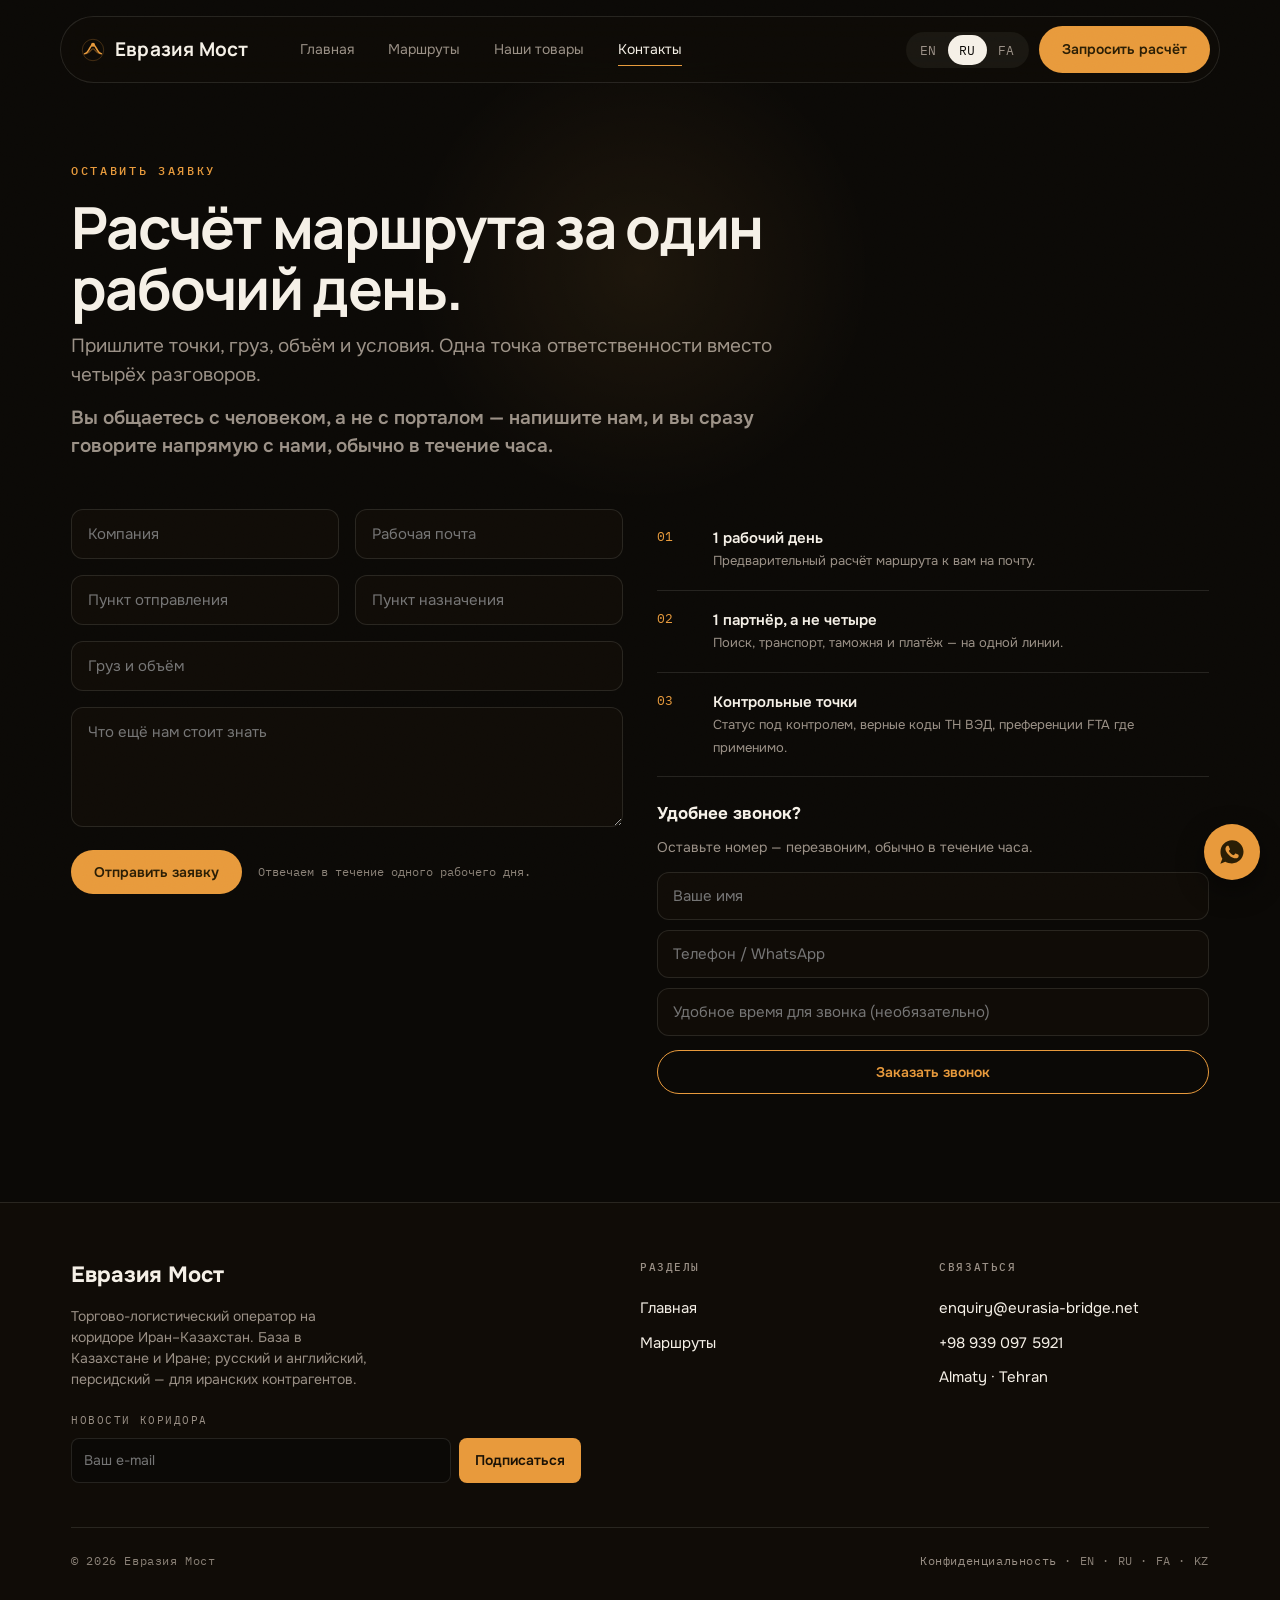
==== commit 5e271075: "Add request-a-callback form + human/fast-reply line (contact + hero); EN/RU/FA - Callback form (name" ====
--- a/contact.html
+++ b/contact.html
@@ -19,7 +19,7 @@
 <link rel="preconnect" href="https://fonts.googleapis.com">
 <link rel="preconnect" href="https://fonts.gstatic.com" crossorigin>
 <link href="https://fonts.googleapis.com/css2?family=Manrope:wght@500;600;700;800&family=Onest:wght@400;500;600;700;800&family=Vazirmatn:wght@400;600;800&family=IBM+Plex+Mono:wght@400;500&display=swap" rel="stylesheet">
-<link rel="stylesheet" href="styles.css?v=13">
+<link rel="stylesheet" href="styles.css?v=14">
 </head>
 <body>
 <div class="curtain"><span></span><span></span><span></span><span></span><span></span><span></span></div>
@@ -51,6 +51,7 @@
     <div class="eyebrow" data-i18n="ct_eyebrow">Start an enquiry</div>
     <h2 data-i18n="ct_title">A route quote within one business day.</h2>
     <p data-i18n="ct_sub">Send the endpoints, cargo, volume, and terms. You get one point of accountability instead of four separate conversations.</p>
+    <p class="human-line" data-i18n="human_line">You deal with a person, not a portal — message us and you're talking to us directly, usually within the hour.</p>
   </div>
 
   <div class="enq">
@@ -72,6 +73,15 @@
       <div class="promise-row"><div class="n">01</div><div class="t"><b data-i18n="p1b">1 business day</b><span data-i18n="p1t">An indicative route quote back in your inbox.</span></div></div>
       <div class="promise-row"><div class="n">02</div><div class="t"><b data-i18n="p2b">1 partner, not four</b><span data-i18n="p2t">Sourcing, transport, customs and payment on one line.</span></div></div>
       <div class="promise-row"><div class="n">03</div><div class="t"><b data-i18n="p3b">Fixed checkpoints</b><span data-i18n="p3t">Status you can track, correct customs codes, FTA preference where it applies.</span></div></div>
+      <form class="callback">
+        <div class="cb-h" data-i18n="cb_h">Prefer a call?</div>
+        <p class="cb-sub" data-i18n="cb_sub">Leave your number and we'll call you back — usually within the hour.</p>
+        <input type="text" id="cb-name" data-ph="cb_name" placeholder="Your name" autocomplete="name">
+        <input type="tel" id="cb-phone" data-ph="cb_phone" placeholder="Phone / WhatsApp" autocomplete="tel">
+        <input type="text" id="cb-time" data-ph="cb_time" placeholder="Best time to call (optional)">
+        <input type="text" class="hp" tabindex="-1" autocomplete="off" aria-hidden="true">
+        <button class="btn btn-line" type="submit" data-i18n="cb_btn">Request a callback</button>
+      </form>
     </div>
   </div>
 </div></section>
@@ -85,7 +95,7 @@
   <div class="foot-bottom"><span data-i18n="f_rights">© 2026 Eurasia Bridge</span><span><a href="privacy.html" data-i18n="f_privacy">Privacy</a> · EN · RU · FA · KZ</span></div>
 </div></footer>
 
-<script src="app.js?v=30"></script>
+<script src="app.js?v=31"></script>
 <script>
   // translate placeholders
   (function(){
--- a/styles.css
+++ b/styles.css
@@ -266,6 +266,19 @@
 .enq-side .promise-row .t{font-size:15px}
 .enq-side .promise-row .t b{display:block;font-weight:600}
 .enq-side .promise-row .t span{color:var(--grey);font-size:13px}
+.human-line{color:var(--gold-2);font-weight:600;font-size:clamp(15px,1.7vw,18px);margin-top:1.05em;max-width:56ch}
+.hero-human{font-size:14.5px;font-weight:500;margin-top:20px;max-width:48ch;color:var(--paper);opacity:.9}
+.callback{margin-top:24px;display:flex;flex-direction:column;gap:10px}
+.callback .cb-h{font-weight:700;font-size:17px;color:var(--paper)}
+.callback .cb-sub{color:var(--grey);font-size:14px;margin:0 0 4px}
+.callback input{width:100%;font-family:inherit;font-size:15px;color:var(--paper);background:var(--black-2);border:1px solid var(--hair);border-radius:12px;padding:13px 15px}
+.callback input:focus{outline:none;border-color:var(--gold)}
+.callback .hp{position:absolute!important;left:-9999px;width:1px;height:1px;opacity:0}
+.callback .btn-line{width:100%;justify-content:center;margin-top:4px}
+.btn-line{background:transparent;border:1px solid var(--gold);color:var(--gold)}
+.btn-line:hover{background:var(--gold);color:#2a1e05;transform:translateY(-1px)}
+.cb-ok{color:var(--gold);font-weight:600;font-size:15px;padding:10px 0}
+[dir=rtl] .callback input{text-align:right}
 @media(max-width:880px){.enq{grid-template-columns:1fr}}
 
 /* ============ CTA band ============ */
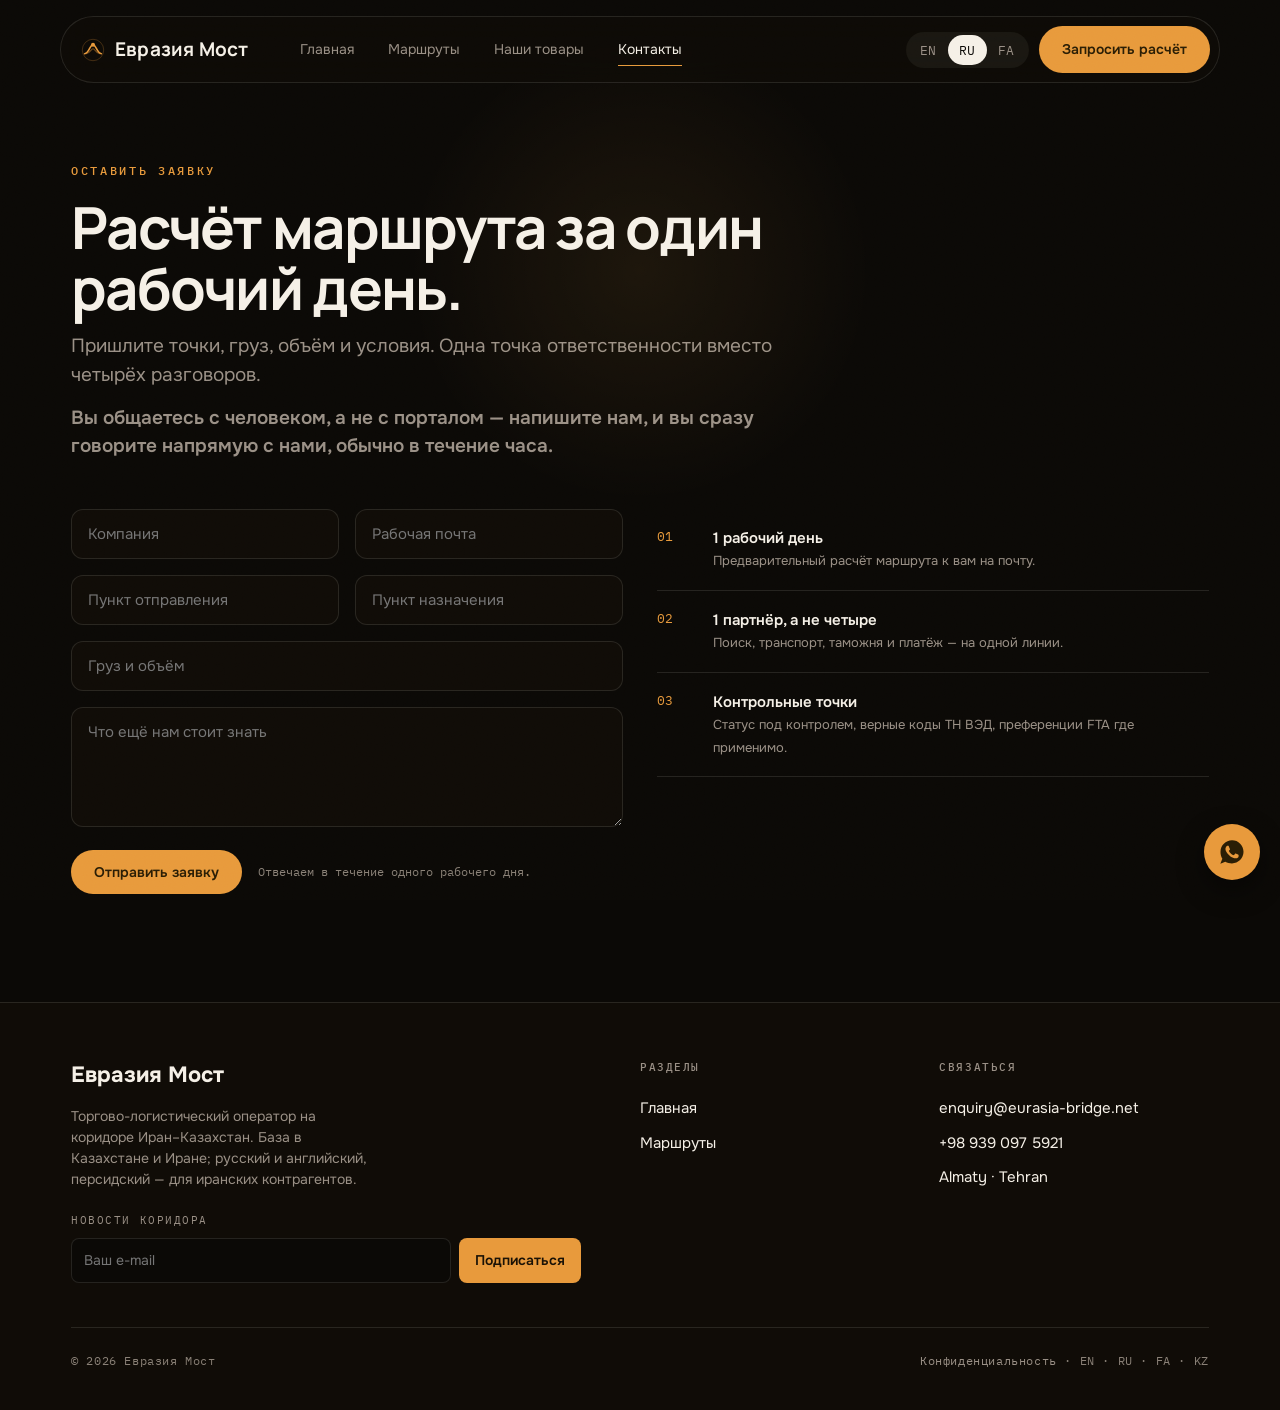
==== commit b98870e3: "Remove redundant callback form; keep WhatsApp button + human line" ====
--- a/contact.html
+++ b/contact.html
@@ -73,15 +73,6 @@
       <div class="promise-row"><div class="n">01</div><div class="t"><b data-i18n="p1b">1 business day</b><span data-i18n="p1t">An indicative route quote back in your inbox.</span></div></div>
       <div class="promise-row"><div class="n">02</div><div class="t"><b data-i18n="p2b">1 partner, not four</b><span data-i18n="p2t">Sourcing, transport, customs and payment on one line.</span></div></div>
       <div class="promise-row"><div class="n">03</div><div class="t"><b data-i18n="p3b">Fixed checkpoints</b><span data-i18n="p3t">Status you can track, correct customs codes, FTA preference where it applies.</span></div></div>
-      <form class="callback">
-        <div class="cb-h" data-i18n="cb_h">Prefer a call?</div>
-        <p class="cb-sub" data-i18n="cb_sub">Leave your number and we'll call you back — usually within the hour.</p>
-        <input type="text" id="cb-name" data-ph="cb_name" placeholder="Your name" autocomplete="name">
-        <input type="tel" id="cb-phone" data-ph="cb_phone" placeholder="Phone / WhatsApp" autocomplete="tel">
-        <input type="text" id="cb-time" data-ph="cb_time" placeholder="Best time to call (optional)">
-        <input type="text" class="hp" tabindex="-1" autocomplete="off" aria-hidden="true">
-        <button class="btn btn-line" type="submit" data-i18n="cb_btn">Request a callback</button>
-      </form>
     </div>
   </div>
 </div></section>
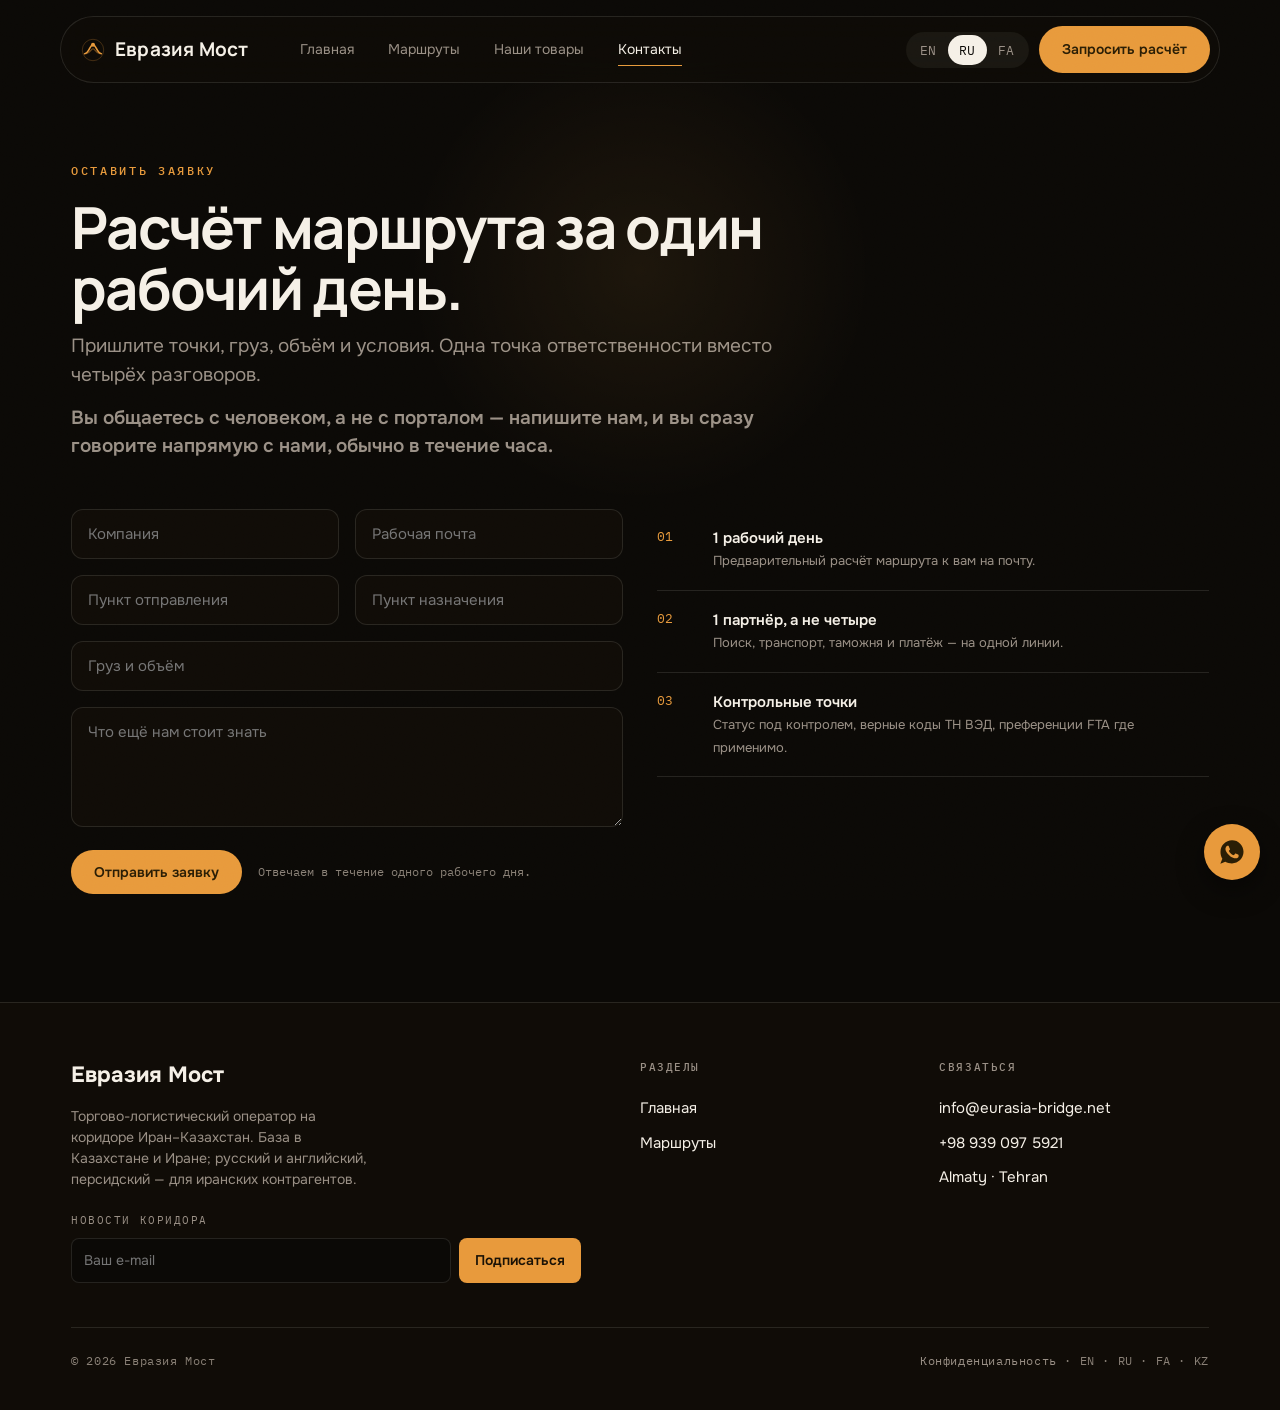
==== commit df7edca6: "Consolidate contact email to info@eurasia-bridge.net across site" ====
--- a/contact.html
+++ b/contact.html
@@ -81,12 +81,12 @@
   <div class="foot-grid">
     <div class="foot-brand"><span data-i18n="brand">Eurasia Bridge</span><p data-i18n="f_tag">A trading & logistics operator on the Iran–Kazakhstan corridor.</p><form class="foot-sub"><label data-i18n="sub_h">Corridor updates</label><div class="foot-sub-row"><input type="email" name="email" data-i18n-ph="sub_ph" placeholder="Your email" aria-label="Email" required><button type="submit" data-i18n="sub_btn">Subscribe</button></div><input type="text" class="hp" tabindex="-1" autocomplete="off" aria-hidden="true"><p class="foot-sub-note" hidden></p></form></div>
     <div class="foot-col"><h5 data-i18n="f_explore">Explore</h5><a href="index.html" data-i18n="nav_home">Home</a><a href="routes.html" data-i18n="nav_routes">Routes</a></div>
-    <div class="foot-col"><h5 data-i18n="f_reach">Reach us</h5><a href="mailto:enquiry@eurasia-bridge.net">enquiry@eurasia-bridge.net</a><a href="https://wa.me/989390975921">+98 939 097 5921</a><a href="contact.html">Almaty · Tehran</a></div>
+    <div class="foot-col"><h5 data-i18n="f_reach">Reach us</h5><a href="mailto:info@eurasia-bridge.net">info@eurasia-bridge.net</a><a href="https://wa.me/989390975921">+98 939 097 5921</a><a href="contact.html">Almaty · Tehran</a></div>
   </div>
   <div class="foot-bottom"><span data-i18n="f_rights">© 2026 Eurasia Bridge</span><span><a href="privacy.html" data-i18n="f_privacy">Privacy</a> · EN · RU · FA · KZ</span></div>
 </div></footer>
 
-<script src="app.js?v=31"></script>
+<script src="app.js?v=34"></script>
 <script>
   // translate placeholders
   (function(){
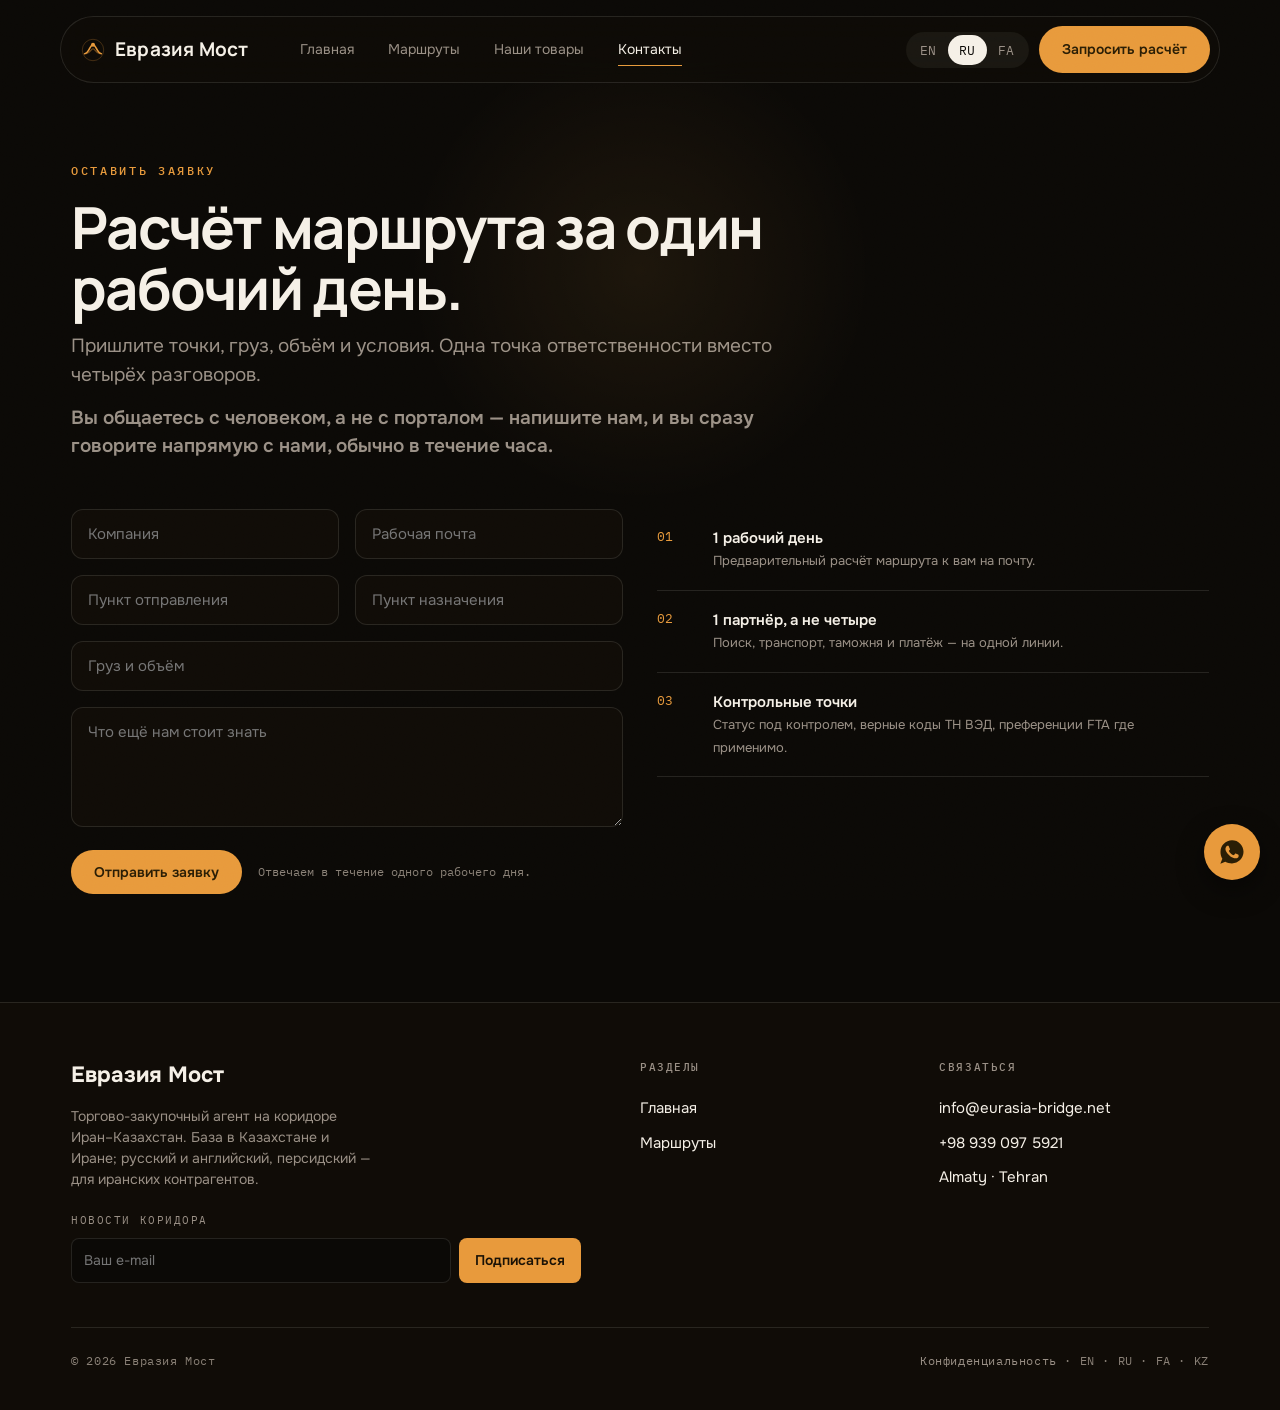
==== commit 89034422: "Reposition as sourcing & trade agent (commission-based connector) across EN/RU/FA — honest about arr" ====
--- a/contact.html
+++ b/contact.html
@@ -79,14 +79,14 @@
 
 <footer><div class="wrap">
   <div class="foot-grid">
-    <div class="foot-brand"><span data-i18n="brand">Eurasia Bridge</span><p data-i18n="f_tag">A trading & logistics operator on the Iran–Kazakhstan corridor.</p><form class="foot-sub"><label data-i18n="sub_h">Corridor updates</label><div class="foot-sub-row"><input type="email" name="email" data-i18n-ph="sub_ph" placeholder="Your email" aria-label="Email" required><button type="submit" data-i18n="sub_btn">Subscribe</button></div><input type="text" class="hp" tabindex="-1" autocomplete="off" aria-hidden="true"><p class="foot-sub-note" hidden></p></form></div>
+    <div class="foot-brand"><span data-i18n="brand">Eurasia Bridge</span><p data-i18n="f_tag">A sourcing & trade agent on the Iran–Kazakhstan corridor.</p><form class="foot-sub"><label data-i18n="sub_h">Corridor updates</label><div class="foot-sub-row"><input type="email" name="email" data-i18n-ph="sub_ph" placeholder="Your email" aria-label="Email" required><button type="submit" data-i18n="sub_btn">Subscribe</button></div><input type="text" class="hp" tabindex="-1" autocomplete="off" aria-hidden="true"><p class="foot-sub-note" hidden></p></form></div>
     <div class="foot-col"><h5 data-i18n="f_explore">Explore</h5><a href="index.html" data-i18n="nav_home">Home</a><a href="routes.html" data-i18n="nav_routes">Routes</a></div>
     <div class="foot-col"><h5 data-i18n="f_reach">Reach us</h5><a href="mailto:info@eurasia-bridge.net">info@eurasia-bridge.net</a><a href="https://wa.me/989390975921">+98 939 097 5921</a><a href="contact.html">Almaty · Tehran</a></div>
   </div>
   <div class="foot-bottom"><span data-i18n="f_rights">© 2026 Eurasia Bridge</span><span><a href="privacy.html" data-i18n="f_privacy">Privacy</a> · EN · RU · FA · KZ</span></div>
 </div></footer>
 
-<script src="app.js?v=34"></script>
+<script src="app.js?v=35"></script>
 <script>
   // translate placeholders
   (function(){
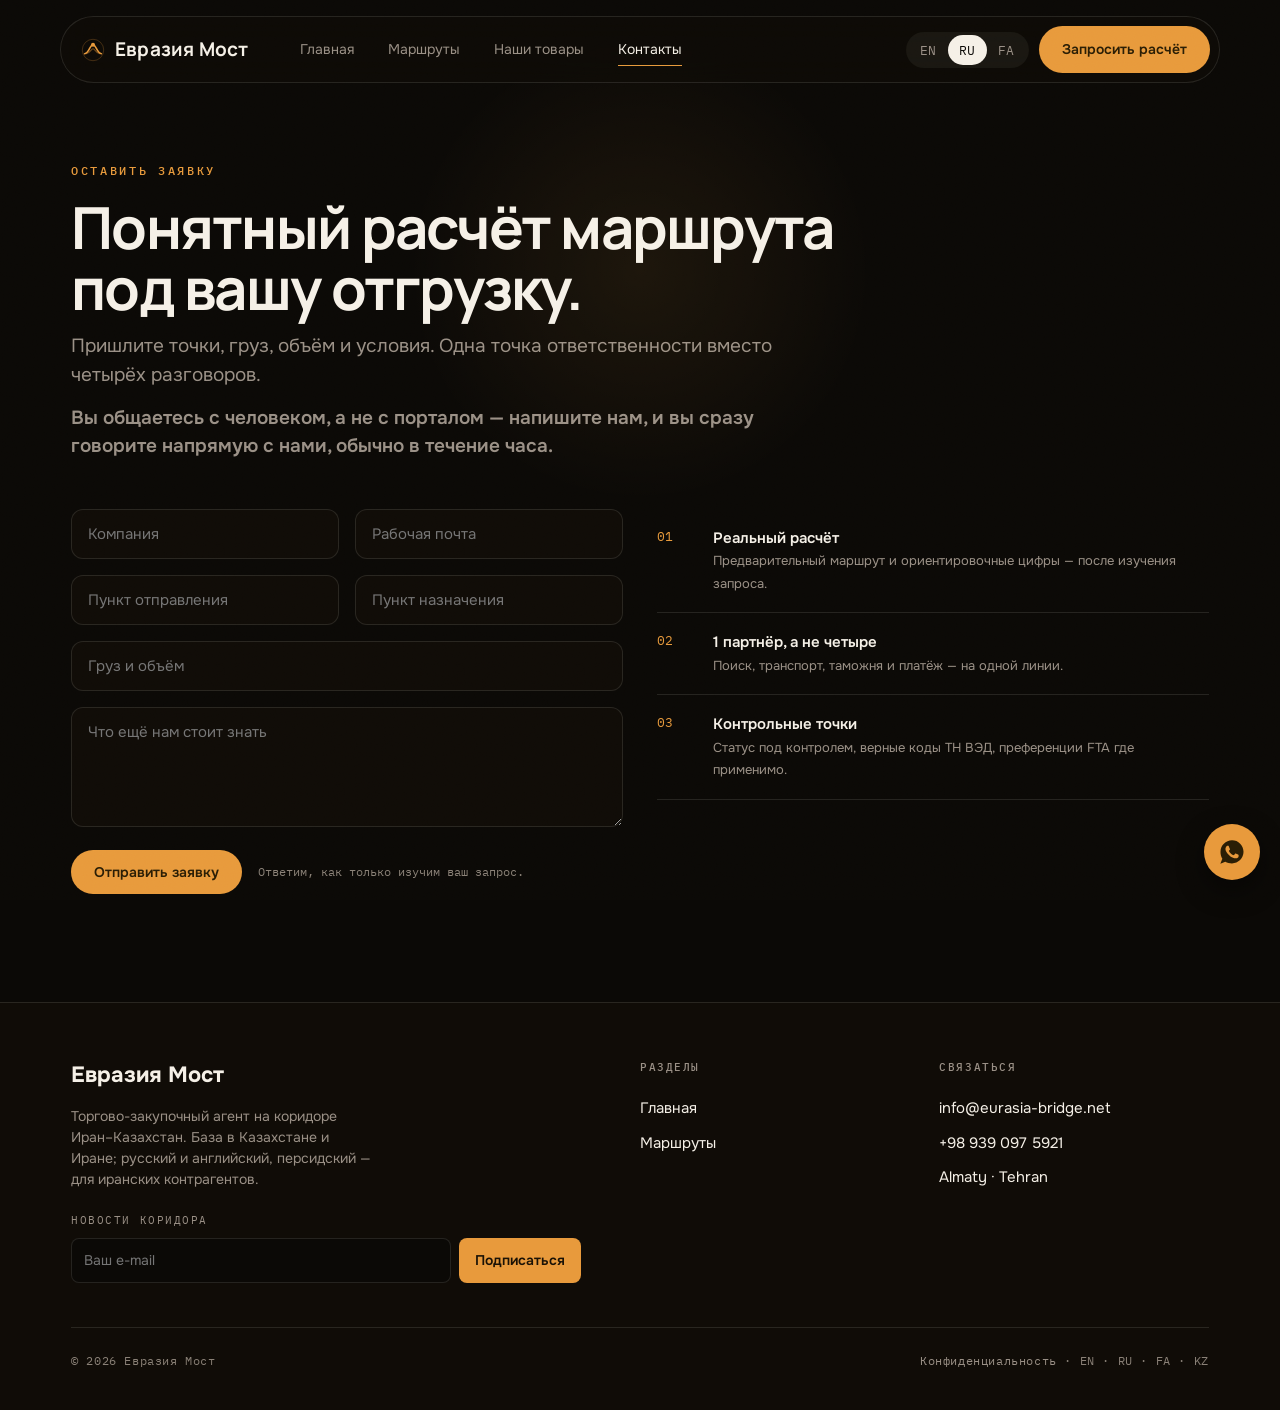
==== commit 4ed8d72c: "Honesty pass: 'connect + help coordinate via trusted partners' (not end-to-end); drop 'within one bu" ====
--- a/contact.html
+++ b/contact.html
@@ -4,10 +4,10 @@
 <meta charset="utf-8" />
 <meta name="viewport" content="width=device-width, initial-scale=1" />
 <title>Contact — Eurasia Bridge</title>
-<meta name="description" content="Get an indicative route quote across the Iran–Kazakhstan corridor within one business day — sourcing, transport, customs, payment and barter under one partner.">
+<meta name="description" content="Get an indicative route quote across the Iran–Kazakhstan corridor — sourcing, transport, customs, payment and barter, connected and coordinated by one trusted partner.">
 <meta property="og:type" content="website">
 <meta property="og:title" content="Contact — Eurasia Bridge">
-<meta property="og:description" content="Get an indicative route quote across the Iran–Kazakhstan corridor within one business day — sourcing, transport, customs, payment and barter under one partner.">
+<meta property="og:description" content="Get an indicative route quote across the Iran–Kazakhstan corridor — sourcing, transport, customs, payment and barter, connected and coordinated by one trusted partner.">
 <meta property="og:locale" content="ru_RU">
 <meta name="twitter:card" content="summary_large_image">
 <meta property="og:url" content="https://eurasia-bridge.net/contact.html">
@@ -49,7 +49,7 @@
 <section class="band" style="padding-top:clamp(130px,18vh,190px)"><div class="wrap">
   <div class="sec-head reveal">
     <div class="eyebrow" data-i18n="ct_eyebrow">Start an enquiry</div>
-    <h2 data-i18n="ct_title">A route quote within one business day.</h2>
+    <h2 data-i18n="ct_title">A clear route quote for your shipment.</h2>
     <p data-i18n="ct_sub">Send the endpoints, cargo, volume, and terms. You get one point of accountability instead of four separate conversations.</p>
     <p class="human-line" data-i18n="human_line">You deal with a person, not a portal — message us and you're talking to us directly, usually within the hour.</p>
   </div>
@@ -65,12 +65,12 @@
       <div class="full"><textarea id="c-msg" placeholder="Anything else we should know" data-ph="fld_msg"></textarea></div>
       <div class="full" style="display:flex;align-items:center;gap:16px;flex-wrap:wrap">
         <button class="btn btn-gold" type="submit" data-i18n="ct_send">Send enquiry</button>
-        <span class="disclaimer" data-i18n="ct_note" style="margin-top:0">We reply within one business day.</span>
+        <span class="disclaimer" data-i18n="ct_note" style="margin-top:0">We reply as soon as we've reviewed your request.</span>
       </div>
     </form>
 
     <div class="enq-side reveal d1">
-      <div class="promise-row"><div class="n">01</div><div class="t"><b data-i18n="p1b">1 business day</b><span data-i18n="p1t">An indicative route quote back in your inbox.</span></div></div>
+      <div class="promise-row"><div class="n">01</div><div class="t"><b data-i18n="p1b">A real quote</b><span data-i18n="p1t">An indicative route and rough numbers, once we've reviewed your request.</span></div></div>
       <div class="promise-row"><div class="n">02</div><div class="t"><b data-i18n="p2b">1 partner, not four</b><span data-i18n="p2t">Sourcing, transport, customs and payment on one line.</span></div></div>
       <div class="promise-row"><div class="n">03</div><div class="t"><b data-i18n="p3b">Fixed checkpoints</b><span data-i18n="p3t">Status you can track, correct customs codes, FTA preference where it applies.</span></div></div>
     </div>
@@ -86,7 +86,7 @@
   <div class="foot-bottom"><span data-i18n="f_rights">© 2026 Eurasia Bridge</span><span><a href="privacy.html" data-i18n="f_privacy">Privacy</a> · EN · RU · FA · KZ</span></div>
 </div></footer>
 
-<script src="app.js?v=35"></script>
+<script src="app.js?v=36"></script>
 <script>
   // translate placeholders
   (function(){
